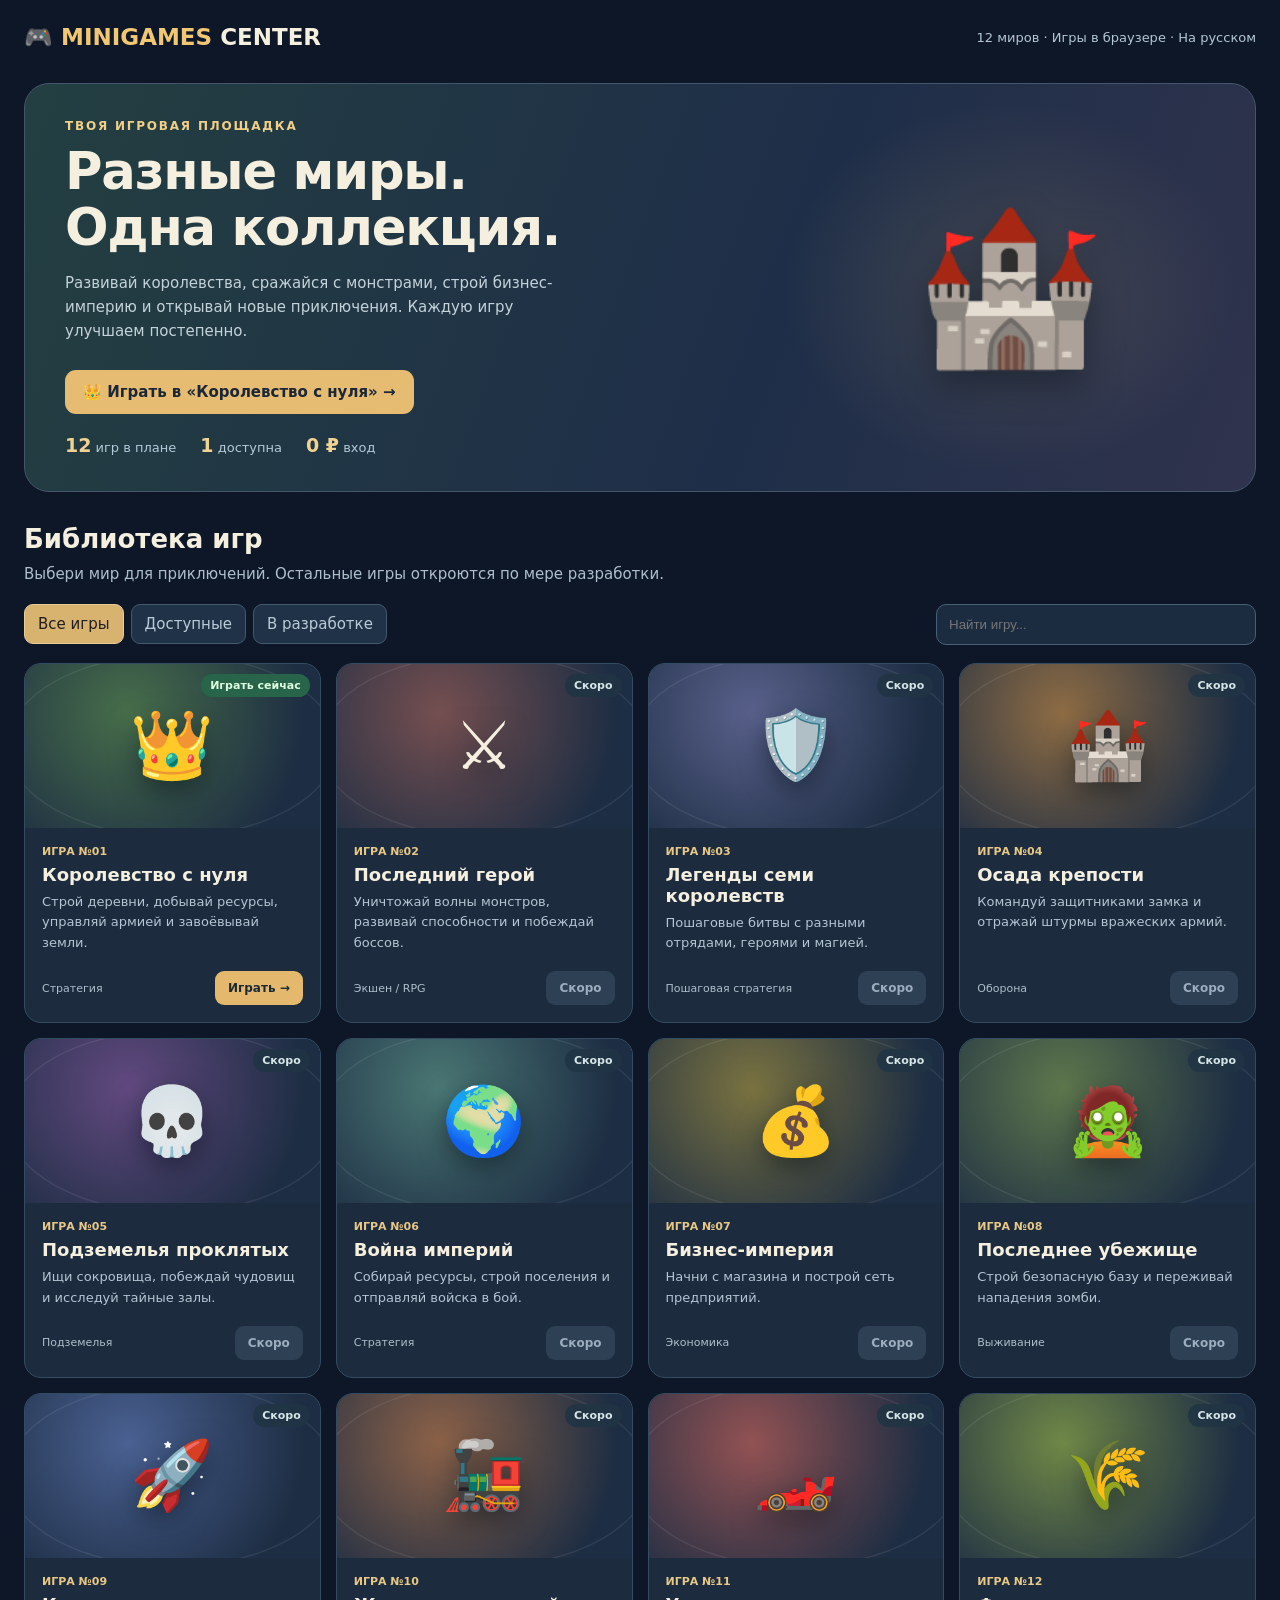
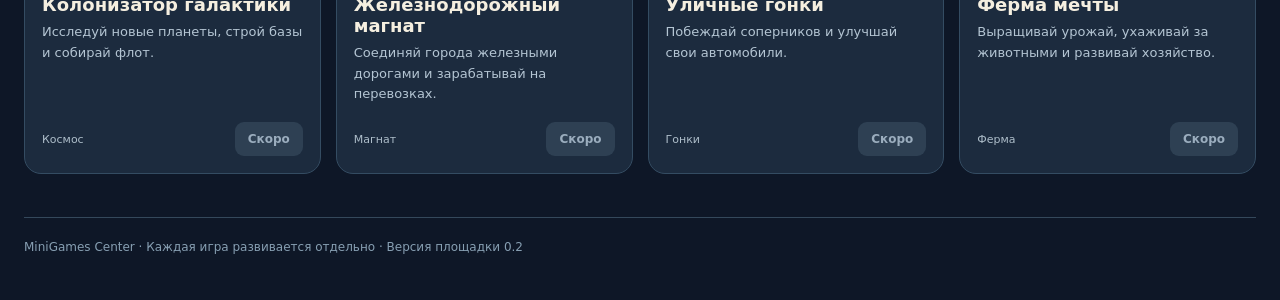
==== index.html @ f2006dd1 "feat: redesign minigames portal with responsive 12-game grid, filters and search" ====
<!doctype html><html lang="ru"><head><meta charset="UTF-8"><meta name="viewport" content="width=device-width,initial-scale=1"><meta name="theme-color" content="#101827"><title>MiniGames Center — библиотека игр</title>
<style>*{box-sizing:border-box}body{margin:0;background:#0e1727;color:#f5efe0;font:15px system-ui,sans-serif}a{text-decoration:none;color:inherit}button{cursor:pointer;font:inherit}.shell{max-width:1510px;margin:auto;padding:24px}.head{display:flex;align-items:center;justify-content:space-between;gap:14px}.logo{font-weight:900;font-size:23px}.logo span{color:#f2c773}.headerlink{color:#b4c7d5;font-size:13px}.hero{margin:32px 0;display:grid;grid-template-columns:1.2fr .8fr;overflow:hidden;min-height:285px;background:linear-gradient(110deg,#233f41,#1e2e48 60%,#30334d);border:1px solid #45566b;border-radius:25px}.hero .copy{padding:35px 40px;position:relative;z-index:2}.label{color:#f1cf87;font-weight:800;letter-spacing:1.8px;text-transform:uppercase;font-size:12px}h1{font-size:clamp(31px,4vw,55px);line-height:1.1;letter-spacing:-1.2px;max-width:620px;margin:10px 0 15px}p{line-height:1.6}.hero p{max-width:510px;color:#c4d2d9}.heroart{display:grid;place-items:center;font-size:150px;background:radial-gradient(ellipse,#b3a27133,transparent 65%);text-shadow:0 15px 35px #1017228c}.cta{display:inline-block;background:#e6bc72;color:#1b2736;padding:13px 18px;border-radius:11px;font-weight:800;margin-top:12px}.summary{display:flex;gap:24px;flex-wrap:wrap;margin-top:20px;color:#b4cad8;font-size:13px}.summary b{color:#f0d293;font-size:19px}h2{font-size:26px;margin:30px 0 8px}.muted{color:#aebfcb;margin:0 0 18px}.tools{display:flex;justify-content:space-between;align-items:center;gap:12px;flex-wrap:wrap;margin-bottom:18px}.search{width:min(100%,320px);background:#1c2c40;border:1px solid #486075;border-radius:10px;color:#fff;padding:12px;outline:none}.search:focus{border-color:#e3c078}.filters{display:flex;gap:7px;flex-wrap:wrap}.filter{background:#203247;color:#b9cbd7;border:1px solid #43596d;padding:10px 13px;border-radius:9px}.filter.active{color:#211e20;background:#d8b36f;border-color:#e8cc96}.grid{display:grid;grid-template-columns:repeat(4,minmax(0,1fr));gap:15px}.game{background:#1c2b3e;border:1px solid #344c62;border-radius:17px;overflow:hidden;display:flex;flex-direction:column;transition:transform .2s,border-color .2s}.game:hover{transform:translateY(-4px);border-color:#c4a56b}.art{height:164px;display:grid;place-items:center;position:relative;font-size:67px;background:radial-gradient(circle at 35% 30%,var(--glow),#1d2d43 79%);overflow:hidden}.art:before{content:"";position:absolute;inset:10%;border:1px solid #ffffff14;border-radius:50%;transform:scale(1.4)}.art em{position:relative;font-style:normal;filter:drop-shadow(0 10px 14px #030d1780)}.status{position:absolute;right:10px;top:10px;font:700 11px system-ui;border-radius:30px;padding:5px 9px;background:#203445dd;color:#d6e5e6}.status.live{background:#276449;color:#ddffdf}.body{padding:17px;display:flex;flex-direction:column;flex:1}.num{font-size:11px;color:#e8c887;font-weight:750}.body h3{font-size:18px;margin:6px 0 7px}.body p{color:#b4c5d3;font-size:13px;margin:0 0 17px;flex:1}.bottom{display:flex;justify-content:space-between;align-items:center;gap:5px}.genre{font-size:11px;color:#aebeca}.play{background:#e4b86d;color:#1c2a35;font-size:12px;font-weight:800;padding:10px 13px;border-radius:9px}.disabled{background:#2e4053;color:#9badbe}.empty{padding:25px;color:#b9cad9}.foot{border-top:1px solid #34485b;margin-top:43px;padding:22px 0;color:#879fb2;font-size:12px}@media(max-width:1120px){.grid{grid-template-columns:repeat(3,1fr)}}@media(max-width:800px){.grid{grid-template-columns:repeat(2,1fr)}.heroart{font-size:100px}.hero .copy{padding:26px}}@media(max-width:570px){.shell{padding:12px}.hero{grid-template-columns:1fr}.heroart{display:none}.grid{grid-template-columns:1fr}.head{flex-wrap:wrap}.tools{align-items:stretch}.search{width:100%}}</style></head><body><div class="shell">
<header class="head"><a class="logo" href="./">🎮 <span>MINIGAMES</span> CENTER</a><span class="headerlink">12 миров · Игры в браузере · На русском</span></header>
<section class="hero"><div class="copy"><div class="label">Твоя игровая площадка</div><h1>Разные миры.<br>Одна коллекция.</h1><p>Развивай королевства, сражайся с монстрами, строй бизнес-империю и открывай новые приключения. Каждую игру улучшаем постепенно.</p><a class="cta" href="games/kingdom/">👑 Играть в «Королевство с нуля» →</a><div class="summary"><span><b>12</b> игр в плане</span><span><b>1</b> доступна</span><span><b>0 ₽</b> вход</span></div></div><div class="heroart" aria-hidden="true">🏰</div></section>
<h2>Библиотека игр</h2><p class="muted">Выбери мир для приключений. Остальные игры откроются по мере разработки.</p>
<div class="tools"><div class="filters"><button class="filter active" data-filter="all">Все игры</button><button class="filter" data-filter="ready">Доступные</button><button class="filter" data-filter="soon">В разработке</button></div><input id="search" class="search" type="search" placeholder="Найти игру..." aria-label="Найти игру"></div>
<main class="grid" id="games"></main><div id="empty" class="empty" hidden>Ничего не найдено. Попробуй другой запрос.</div><footer class="foot">MiniGames Center · Каждая игра развивается отдельно · Версия площадки 0.2</footer></div>
<script>
const list=[
['Королевство с нуля','Строй деревни, добывай ресурсы, управляй армией и завоёвывай земли.','👑','Стратегия','#476e4a',1,'games/kingdom/'],
['Последний герой','Уничтожай волны монстров, развивай способности и побеждай боссов.','⚔️','Экшен / RPG','#754f50'],
['Легенды семи королевств','Пошаговые битвы с разными отрядами, героями и магией.','🛡️','Пошаговая стратегия','#59618b'],
['Осада крепости','Командуй защитниками замка и отражай штурмы вражеских армий.','🏰','Оборона','#8e6c44'],
['Подземелья проклятых','Ищи сокровища, побеждай чудовищ и исследуй тайные залы.','💀','Подземелья','#624980'],
['Война империй','Собирай ресурсы, строй поселения и отправляй войска в бой.','🌍','Стратегия','#4a7774'],
['Бизнес-империя','Начни с магазина и построй сеть предприятий.','💰','Экономика','#797240'],
['Последнее убежище','Строй безопасную базу и переживай нападения зомби.','🧟','Выживание','#5e774c'],
['Колонизатор галактики','Исследуй новые планеты, строй базы и собирай флот.','🚀','Космос','#4a6192'],
['Железнодорожный магнат','Соединяй города железными дорогами и зарабатывай на перевозках.','🚂','Магнат','#8d6248'],
['Уличные гонки','Побеждай соперников и улучшай свои автомобили.','🏎️','Гонки','#925253'],
['Ферма мечты','Выращивай урожай, ухаживай за животными и развивай хозяйство.','🌾','Ферма','#708847']
];
let filter='all';
function render(){let word=document.getElementById('search').value.trim().toLowerCase(),items=list.map((v,i)=>({v,i})).filter(({v})=>(filter==='all'||(filter==='ready'?v[5]:!v[5]))&&(!word||(v[0]+' '+v[1]+' '+v[3]).toLowerCase().includes(word)));const root=document.getElementById('games');root.replaceChildren();document.getElementById('empty').hidden=!!items.length;for(let {v,i} of items){let card=document.createElement('article');card.className='game';card.innerHTML='<div class="art" style="--glow:'+v[4]+'"><em>'+v[2]+'</em><span class="status '+(v[5]?'live':'')+'">'+(v[5]?'Играть сейчас':'Скоро')+'</span></div><div class="body"><div class="num">ИГРА №'+String(i+1).padStart(2,'0')+'</div><h3>'+v[0]+'</h3><p>'+v[1]+'</p><div class="bottom"><span class="genre">'+v[3]+'</span>'+(v[5]?'<a class="play" href="'+v[6]+'">Играть →</a>':'<span class="play disabled">Скоро</span>')+'</div></div>';root.appendChild(card)}}
document.getElementById('search').addEventListener('input',render);document.querySelectorAll('[data-filter]').forEach(b=>b.addEventListener('click',()=>{filter=b.dataset.filter;document.querySelectorAll('[data-filter]').forEach(x=>x.classList.toggle('active',x===b));render()}));render();
</script></body></html>
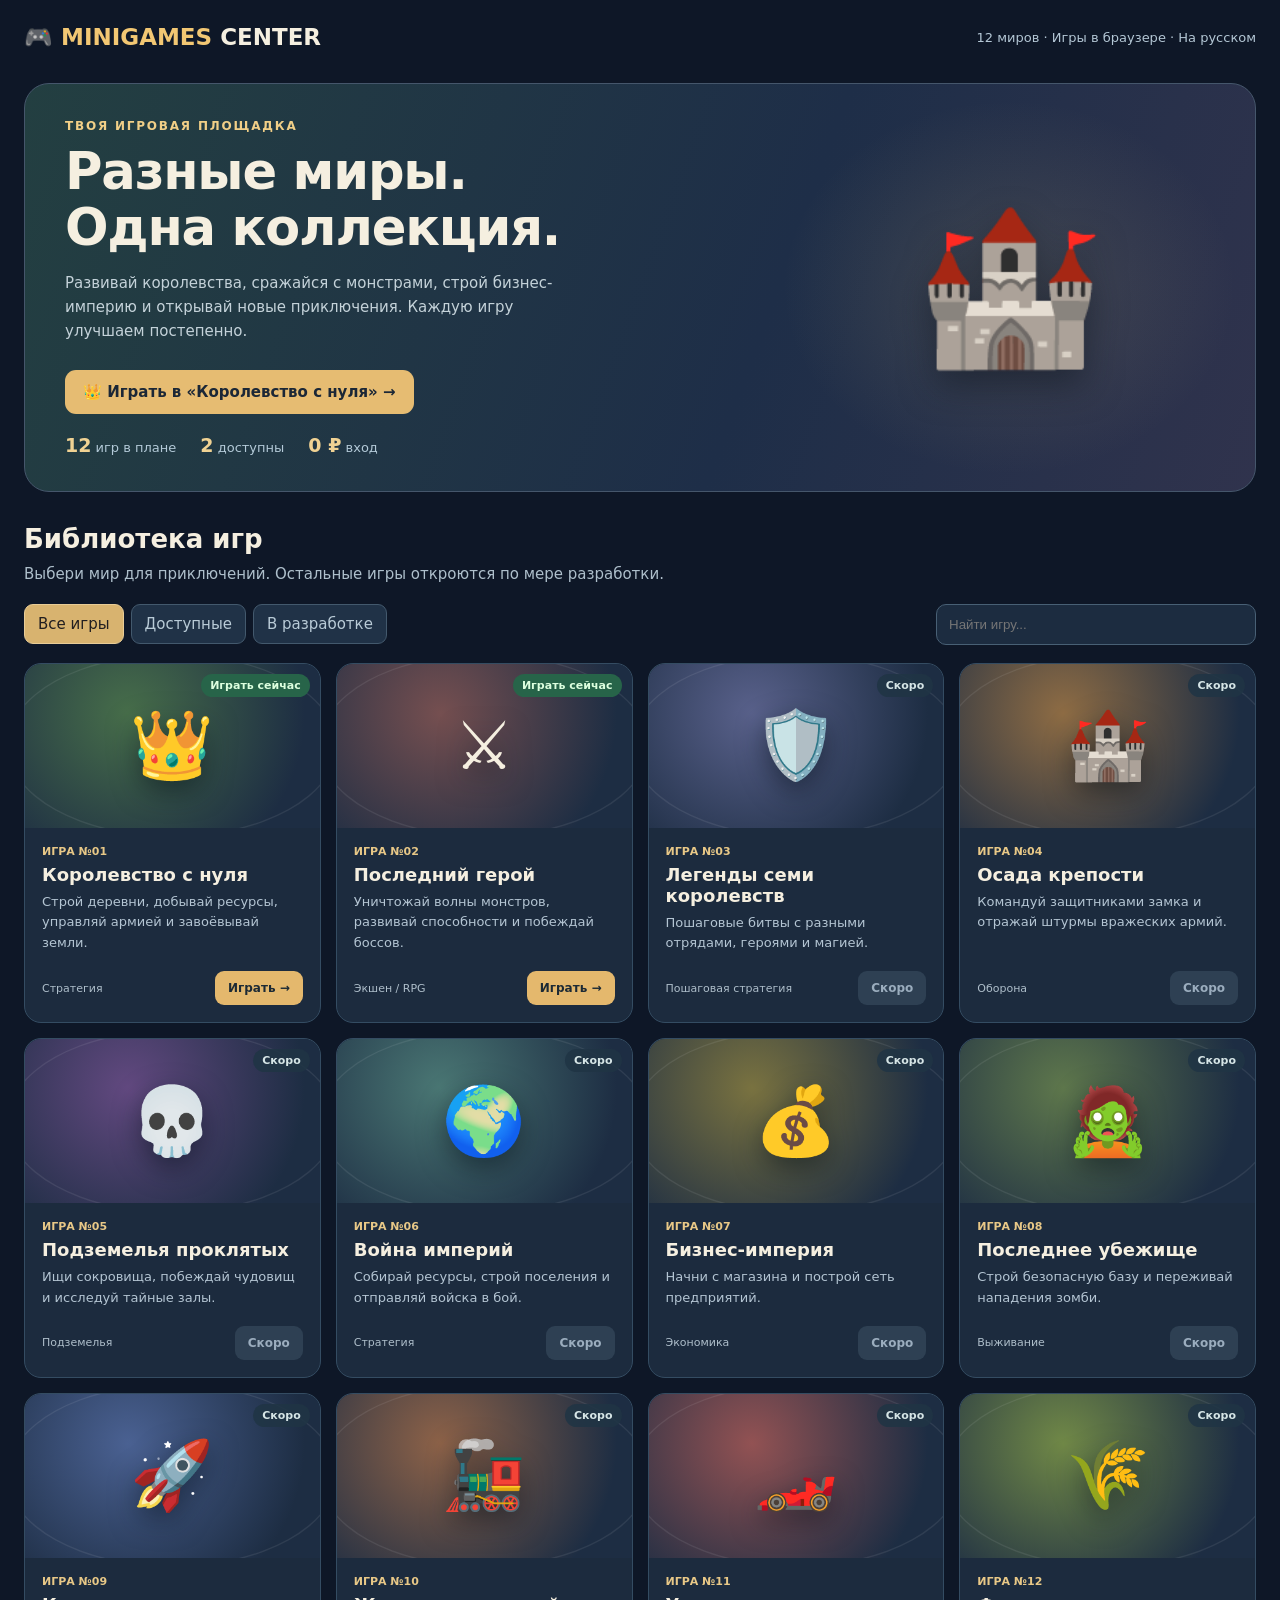
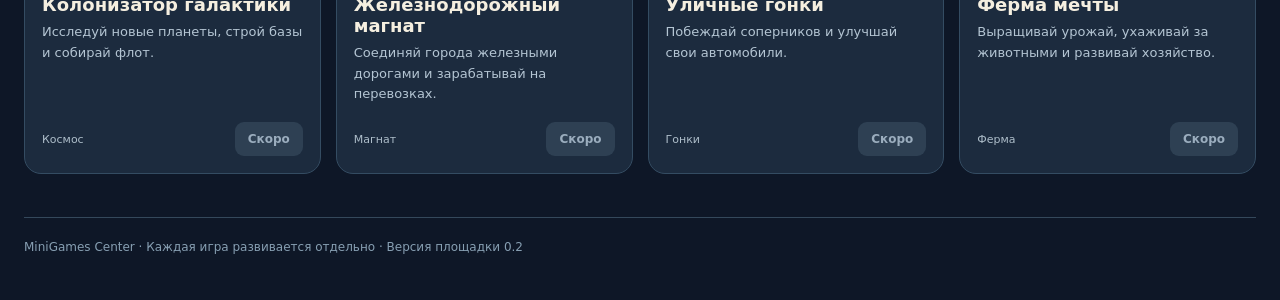
==== commit a2ca1db5: "chore: update portal count to two playable games" ====
--- a/index.html
+++ b/index.html
@@ -1,26 +1,8 @@
 <!doctype html><html lang="ru"><head><meta charset="UTF-8"><meta name="viewport" content="width=device-width,initial-scale=1"><meta name="theme-color" content="#101827"><title>MiniGames Center — библиотека игр</title>
-<style>*{box-sizing:border-box}body{margin:0;background:#0e1727;color:#f5efe0;font:15px system-ui,sans-serif}a{text-decoration:none;color:inherit}button{cursor:pointer;font:inherit}.shell{max-width:1510px;margin:auto;padding:24px}.head{display:flex;align-items:center;justify-content:space-between;gap:14px}.logo{font-weight:900;font-size:23px}.logo span{color:#f2c773}.headerlink{color:#b4c7d5;font-size:13px}.hero{margin:32px 0;display:grid;grid-template-columns:1.2fr .8fr;overflow:hidden;min-height:285px;background:linear-gradient(110deg,#233f41,#1e2e48 60%,#30334d);border:1px solid #45566b;border-radius:25px}.hero .copy{padding:35px 40px;position:relative;z-index:2}.label{color:#f1cf87;font-weight:800;letter-spacing:1.8px;text-transform:uppercase;font-size:12px}h1{font-size:clamp(31px,4vw,55px);line-height:1.1;letter-spacing:-1.2px;max-width:620px;margin:10px 0 15px}p{line-height:1.6}.hero p{max-width:510px;color:#c4d2d9}.heroart{display:grid;place-items:center;font-size:150px;background:radial-gradient(ellipse,#b3a27133,transparent 65%);text-shadow:0 15px 35px #1017228c}.cta{display:inline-block;background:#e6bc72;color:#1b2736;padding:13px 18px;border-radius:11px;font-weight:800;margin-top:12px}.summary{display:flex;gap:24px;flex-wrap:wrap;margin-top:20px;color:#b4cad8;font-size:13px}.summary b{color:#f0d293;font-size:19px}h2{font-size:26px;margin:30px 0 8px}.muted{color:#aebfcb;margin:0 0 18px}.tools{display:flex;justify-content:space-between;align-items:center;gap:12px;flex-wrap:wrap;margin-bottom:18px}.search{width:min(100%,320px);background:#1c2c40;border:1px solid #486075;border-radius:10px;color:#fff;padding:12px;outline:none}.search:focus{border-color:#e3c078}.filters{display:flex;gap:7px;flex-wrap:wrap}.filter{background:#203247;color:#b9cbd7;border:1px solid #43596d;padding:10px 13px;border-radius:9px}.filter.active{color:#211e20;background:#d8b36f;border-color:#e8cc96}.grid{display:grid;grid-template-columns:repeat(4,minmax(0,1fr));gap:15px}.game{background:#1c2b3e;border:1px solid #344c62;border-radius:17px;overflow:hidden;display:flex;flex-direction:column;transition:transform .2s,border-color .2s}.game:hover{transform:translateY(-4px);border-color:#c4a56b}.art{height:164px;display:grid;place-items:center;position:relative;font-size:67px;background:radial-gradient(circle at 35% 30%,var(--glow),#1d2d43 79%);overflow:hidden}.art:before{content:"";position:absolute;inset:10%;border:1px solid #ffffff14;border-radius:50%;transform:scale(1.4)}.art em{position:relative;font-style:normal;filter:drop-shadow(0 10px 14px #030d1780)}.status{position:absolute;right:10px;top:10px;font:700 11px system-ui;border-radius:30px;padding:5px 9px;background:#203445dd;color:#d6e5e6}.status.live{background:#276449;color:#ddffdf}.body{padding:17px;display:flex;flex-direction:column;flex:1}.num{font-size:11px;color:#e8c887;font-weight:750}.body h3{font-size:18px;margin:6px 0 7px}.body p{color:#b4c5d3;font-size:13px;margin:0 0 17px;flex:1}.bottom{display:flex;justify-content:space-between;align-items:center;gap:5px}.genre{font-size:11px;color:#aebeca}.play{background:#e4b86d;color:#1c2a35;font-size:12px;font-weight:800;padding:10px 13px;border-radius:9px}.disabled{background:#2e4053;color:#9badbe}.empty{padding:25px;color:#b9cad9}.foot{border-top:1px solid #34485b;margin-top:43px;padding:22px 0;color:#879fb2;font-size:12px}@media(max-width:1120px){.grid{grid-template-columns:repeat(3,1fr)}}@media(max-width:800px){.grid{grid-template-columns:repeat(2,1fr)}.heroart{font-size:100px}.hero .copy{padding:26px}}@media(max-width:570px){.shell{padding:12px}.hero{grid-template-columns:1fr}.heroart{display:none}.grid{grid-template-columns:1fr}.head{flex-wrap:wrap}.tools{align-items:stretch}.search{width:100%}}</style></head><body><div class="shell">
+<link rel="stylesheet" href="assets/css/portal.css"></head><body><div class="shell">
 <header class="head"><a class="logo" href="./">🎮 <span>MINIGAMES</span> CENTER</a><span class="headerlink">12 миров · Игры в браузере · На русском</span></header>
-<section class="hero"><div class="copy"><div class="label">Твоя игровая площадка</div><h1>Разные миры.<br>Одна коллекция.</h1><p>Развивай королевства, сражайся с монстрами, строй бизнес-империю и открывай новые приключения. Каждую игру улучшаем постепенно.</p><a class="cta" href="games/kingdom/">👑 Играть в «Королевство с нуля» →</a><div class="summary"><span><b>12</b> игр в плане</span><span><b>1</b> доступна</span><span><b>0 ₽</b> вход</span></div></div><div class="heroart" aria-hidden="true">🏰</div></section>
+<section class="hero"><div class="copy"><div class="label">Твоя игровая площадка</div><h1>Разные миры.<br>Одна коллекция.</h1><p>Развивай королевства, сражайся с монстрами, строй бизнес-империю и открывай новые приключения. Каждую игру улучшаем постепенно.</p><a class="cta" href="games/kingdom/">👑 Играть в «Королевство с нуля» →</a><div class="summary"><span><b>12</b> игр в плане</span><span><b>2</b> доступны</span><span><b>0 ₽</b> вход</span></div></div><div class="heroart" aria-hidden="true">🏰</div></section>
 <h2>Библиотека игр</h2><p class="muted">Выбери мир для приключений. Остальные игры откроются по мере разработки.</p>
 <div class="tools"><div class="filters"><button class="filter active" data-filter="all">Все игры</button><button class="filter" data-filter="ready">Доступные</button><button class="filter" data-filter="soon">В разработке</button></div><input id="search" class="search" type="search" placeholder="Найти игру..." aria-label="Найти игру"></div>
 <main class="grid" id="games"></main><div id="empty" class="empty" hidden>Ничего не найдено. Попробуй другой запрос.</div><footer class="foot">MiniGames Center · Каждая игра развивается отдельно · Версия площадки 0.2</footer></div>
-<script>
-const list=[
-['Королевство с нуля','Строй деревни, добывай ресурсы, управляй армией и завоёвывай земли.','👑','Стратегия','#476e4a',1,'games/kingdom/'],
-['Последний герой','Уничтожай волны монстров, развивай способности и побеждай боссов.','⚔️','Экшен / RPG','#754f50'],
-['Легенды семи королевств','Пошаговые битвы с разными отрядами, героями и магией.','🛡️','Пошаговая стратегия','#59618b'],
-['Осада крепости','Командуй защитниками замка и отражай штурмы вражеских армий.','🏰','Оборона','#8e6c44'],
-['Подземелья проклятых','Ищи сокровища, побеждай чудовищ и исследуй тайные залы.','💀','Подземелья','#624980'],
-['Война империй','Собирай ресурсы, строй поселения и отправляй войска в бой.','🌍','Стратегия','#4a7774'],
-['Бизнес-империя','Начни с магазина и построй сеть предприятий.','💰','Экономика','#797240'],
-['Последнее убежище','Строй безопасную базу и переживай нападения зомби.','🧟','Выживание','#5e774c'],
-['Колонизатор галактики','Исследуй новые планеты, строй базы и собирай флот.','🚀','Космос','#4a6192'],
-['Железнодорожный магнат','Соединяй города железными дорогами и зарабатывай на перевозках.','🚂','Магнат','#8d6248'],
-['Уличные гонки','Побеждай соперников и улучшай свои автомобили.','🏎️','Гонки','#925253'],
-['Ферма мечты','Выращивай урожай, ухаживай за животными и развивай хозяйство.','🌾','Ферма','#708847']
-];
-let filter='all';
-function render(){let word=document.getElementById('search').value.trim().toLowerCase(),items=list.map((v,i)=>({v,i})).filter(({v})=>(filter==='all'||(filter==='ready'?v[5]:!v[5]))&&(!word||(v[0]+' '+v[1]+' '+v[3]).toLowerCase().includes(word)));const root=document.getElementById('games');root.replaceChildren();document.getElementById('empty').hidden=!!items.length;for(let {v,i} of items){let card=document.createElement('article');card.className='game';card.innerHTML='<div class="art" style="--glow:'+v[4]+'"><em>'+v[2]+'</em><span class="status '+(v[5]?'live':'')+'">'+(v[5]?'Играть сейчас':'Скоро')+'</span></div><div class="body"><div class="num">ИГРА №'+String(i+1).padStart(2,'0')+'</div><h3>'+v[0]+'</h3><p>'+v[1]+'</p><div class="bottom"><span class="genre">'+v[3]+'</span>'+(v[5]?'<a class="play" href="'+v[6]+'">Играть →</a>':'<span class="play disabled">Скоро</span>')+'</div></div>';root.appendChild(card)}}
-document.getElementById('search').addEventListener('input',render);document.querySelectorAll('[data-filter]').forEach(b=>b.addEventListener('click',()=>{filter=b.dataset.filter;document.querySelectorAll('[data-filter]').forEach(x=>x.classList.toggle('active',x===b));render()}));render();
-</script></body></html>+<script src="assets/js/portal.js" defer></script></body></html>
--- a/assets/css/portal.css
+++ b/assets/css/portal.css
@@ -0,0 +1 @@
+*{box-sizing:border-box}body{margin:0;background:#0e1727;color:#f5efe0;font:15px system-ui,sans-serif}a{text-decoration:none;color:inherit}button{cursor:pointer;font:inherit}.shell{max-width:1510px;margin:auto;padding:24px}.head{display:flex;align-items:center;justify-content:space-between;gap:14px}.logo{font-weight:900;font-size:23px}.logo span{color:#f2c773}.headerlink{color:#b4c7d5;font-size:13px}.hero{margin:32px 0;display:grid;grid-template-columns:1.2fr .8fr;overflow:hidden;min-height:285px;background:linear-gradient(110deg,#233f41,#1e2e48 60%,#30334d);border:1px solid #45566b;border-radius:25px}.hero .copy{padding:35px 40px;position:relative;z-index:2}.label{color:#f1cf87;font-weight:800;letter-spacing:1.8px;text-transform:uppercase;font-size:12px}h1{font-size:clamp(31px,4vw,55px);line-height:1.1;letter-spacing:-1.2px;max-width:620px;margin:10px 0 15px}p{line-height:1.6}.hero p{max-width:510px;color:#c4d2d9}.heroart{display:grid;place-items:center;font-size:150px;background:radial-gradient(ellipse,#b3a27133,transparent 65%);text-shadow:0 15px 35px #1017228c}.cta{display:inline-block;background:#e6bc72;color:#1b2736;padding:13px 18px;border-radius:11px;font-weight:800;margin-top:12px}.summary{display:flex;gap:24px;flex-wrap:wrap;margin-top:20px;color:#b4cad8;font-size:13px}.summary b{color:#f0d293;font-size:19px}h2{font-size:26px;margin:30px 0 8px}.muted{color:#aebfcb;margin:0 0 18px}.tools{display:flex;justify-content:space-between;align-items:center;gap:12px;flex-wrap:wrap;margin-bottom:18px}.search{width:min(100%,320px);background:#1c2c40;border:1px solid #486075;border-radius:10px;color:#fff;padding:12px;outline:none}.search:focus{border-color:#e3c078}.filters{display:flex;gap:7px;flex-wrap:wrap}.filter{background:#203247;color:#b9cbd7;border:1px solid #43596d;padding:10px 13px;border-radius:9px}.filter.active{color:#211e20;background:#d8b36f;border-color:#e8cc96}.grid{display:grid;grid-template-columns:repeat(4,minmax(0,1fr));gap:15px}.game{background:#1c2b3e;border:1px solid #344c62;border-radius:17px;overflow:hidden;display:flex;flex-direction:column;transition:transform .2s,border-color .2s}.game:hover{transform:translateY(-4px);border-color:#c4a56b}.art{height:164px;display:grid;place-items:center;position:relative;font-size:67px;background:radial-gradient(circle at 35% 30%,var(--glow),#1d2d43 79%);overflow:hidden}.art:before{content:"";position:absolute;inset:10%;border:1px solid #ffffff14;border-radius:50%;transform:scale(1.4)}.art em{position:relative;font-style:normal;filter:drop-shadow(0 10px 14px #030d1780)}.status{position:absolute;right:10px;top:10px;font:700 11px system-ui;border-radius:30px;padding:5px 9px;background:#203445dd;color:#d6e5e6}.status.live{background:#276449;color:#ddffdf}.body{padding:17px;display:flex;flex-direction:column;flex:1}.num{font-size:11px;color:#e8c887;font-weight:750}.body h3{font-size:18px;margin:6px 0 7px}.body p{color:#b4c5d3;font-size:13px;margin:0 0 17px;flex:1}.bottom{display:flex;justify-content:space-between;align-items:center;gap:5px}.genre{font-size:11px;color:#aebeca}.play{background:#e4b86d;color:#1c2a35;font-size:12px;font-weight:800;padding:10px 13px;border-radius:9px}.disabled{background:#2e4053;color:#9badbe}.empty{padding:25px;color:#b9cad9}.foot{border-top:1px solid #34485b;margin-top:43px;padding:22px 0;color:#879fb2;font-size:12px}@media(max-width:1120px){.grid{grid-template-columns:repeat(3,1fr)}}@media(max-width:800px){.grid{grid-template-columns:repeat(2,1fr)}.heroart{font-size:100px}.hero .copy{padding:26px}}@media(max-width:570px){.shell{padding:12px}.hero{grid-template-columns:1fr}.heroart{display:none}.grid{grid-template-columns:1fr}.head{flex-wrap:wrap}.tools{align-items:stretch}.search{width:100%}}
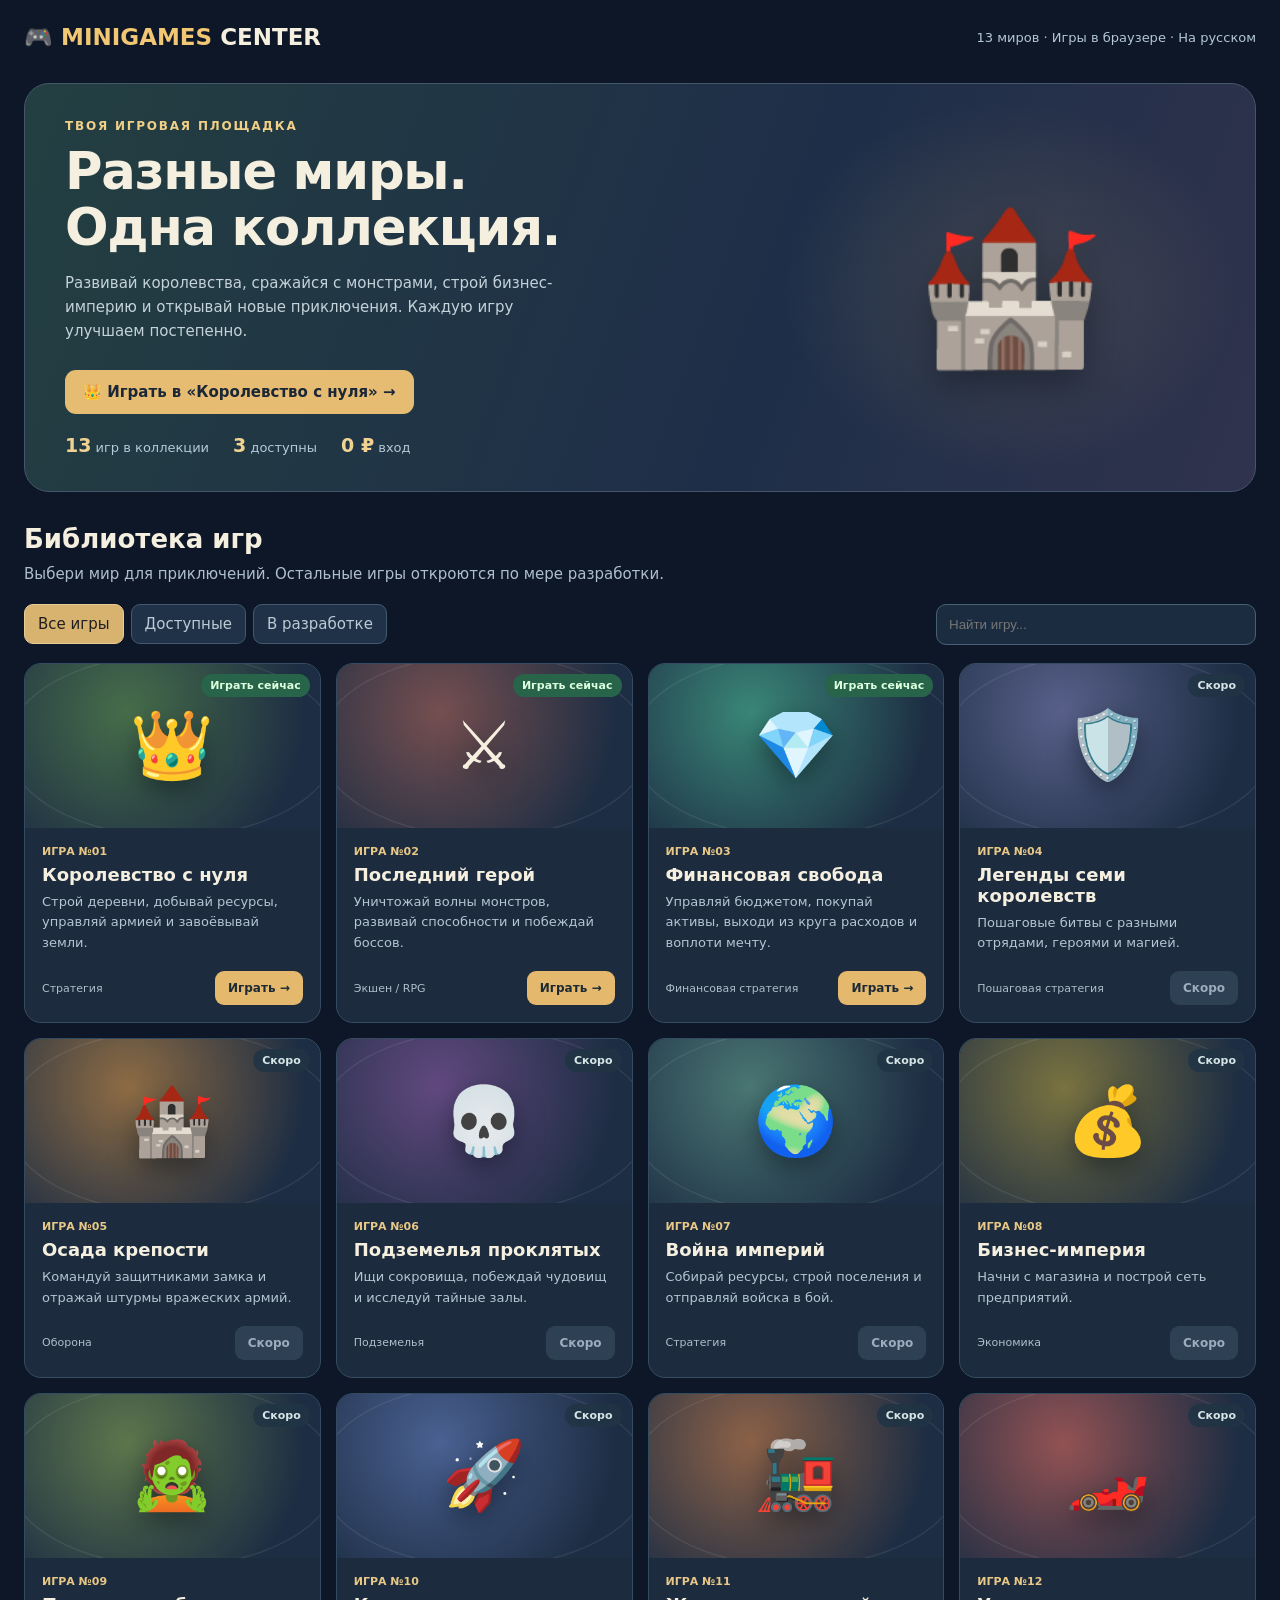
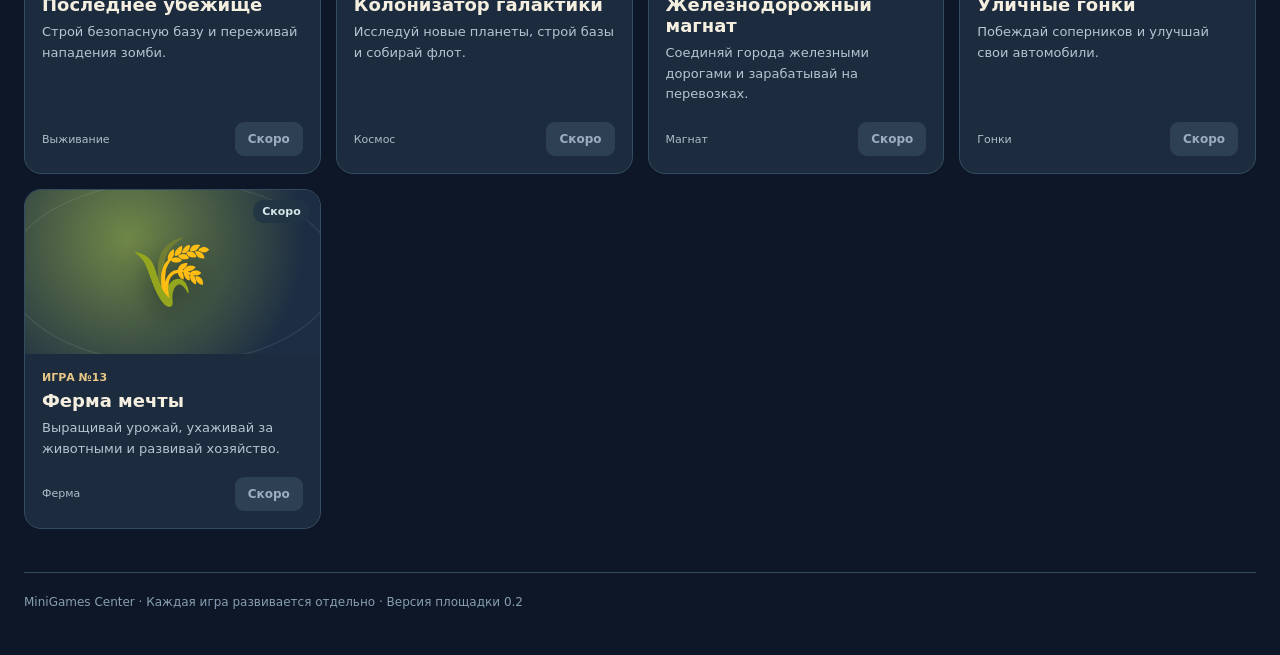
==== commit 8caa3436: "Update MiniGames Center totals for third playable game" ====
--- a/index.html
+++ b/index.html
@@ -1,7 +1,7 @@
 <!doctype html><html lang="ru"><head><meta charset="UTF-8"><meta name="viewport" content="width=device-width,initial-scale=1"><meta name="theme-color" content="#101827"><title>MiniGames Center — библиотека игр</title>
 <link rel="stylesheet" href="assets/css/portal.css"></head><body><div class="shell">
-<header class="head"><a class="logo" href="./">🎮 <span>MINIGAMES</span> CENTER</a><span class="headerlink">12 миров · Игры в браузере · На русском</span></header>
-<section class="hero"><div class="copy"><div class="label">Твоя игровая площадка</div><h1>Разные миры.<br>Одна коллекция.</h1><p>Развивай королевства, сражайся с монстрами, строй бизнес-империю и открывай новые приключения. Каждую игру улучшаем постепенно.</p><a class="cta" href="games/kingdom/">👑 Играть в «Королевство с нуля» →</a><div class="summary"><span><b>12</b> игр в плане</span><span><b>2</b> доступны</span><span><b>0 ₽</b> вход</span></div></div><div class="heroart" aria-hidden="true">🏰</div></section>
+<header class="head"><a class="logo" href="./">🎮 <span>MINIGAMES</span> CENTER</a><span class="headerlink">13 миров · Игры в браузере · На русском</span></header>
+<section class="hero"><div class="copy"><div class="label">Твоя игровая площадка</div><h1>Разные миры.<br>Одна коллекция.</h1><p>Развивай королевства, сражайся с монстрами, строй бизнес-империю и открывай новые приключения. Каждую игру улучшаем постепенно.</p><a class="cta" href="games/kingdom/">👑 Играть в «Королевство с нуля» →</a><div class="summary"><span><b>13</b> игр в коллекции</span><span><b>3</b> доступны</span><span><b>0 ₽</b> вход</span></div></div><div class="heroart" aria-hidden="true">🏰</div></section>
 <h2>Библиотека игр</h2><p class="muted">Выбери мир для приключений. Остальные игры откроются по мере разработки.</p>
 <div class="tools"><div class="filters"><button class="filter active" data-filter="all">Все игры</button><button class="filter" data-filter="ready">Доступные</button><button class="filter" data-filter="soon">В разработке</button></div><input id="search" class="search" type="search" placeholder="Найти игру..." aria-label="Найти игру"></div>
 <main class="grid" id="games"></main><div id="empty" class="empty" hidden>Ничего не найдено. Попробуй другой запрос.</div><footer class="foot">MiniGames Center · Каждая игра развивается отдельно · Версия площадки 0.2</footer></div>
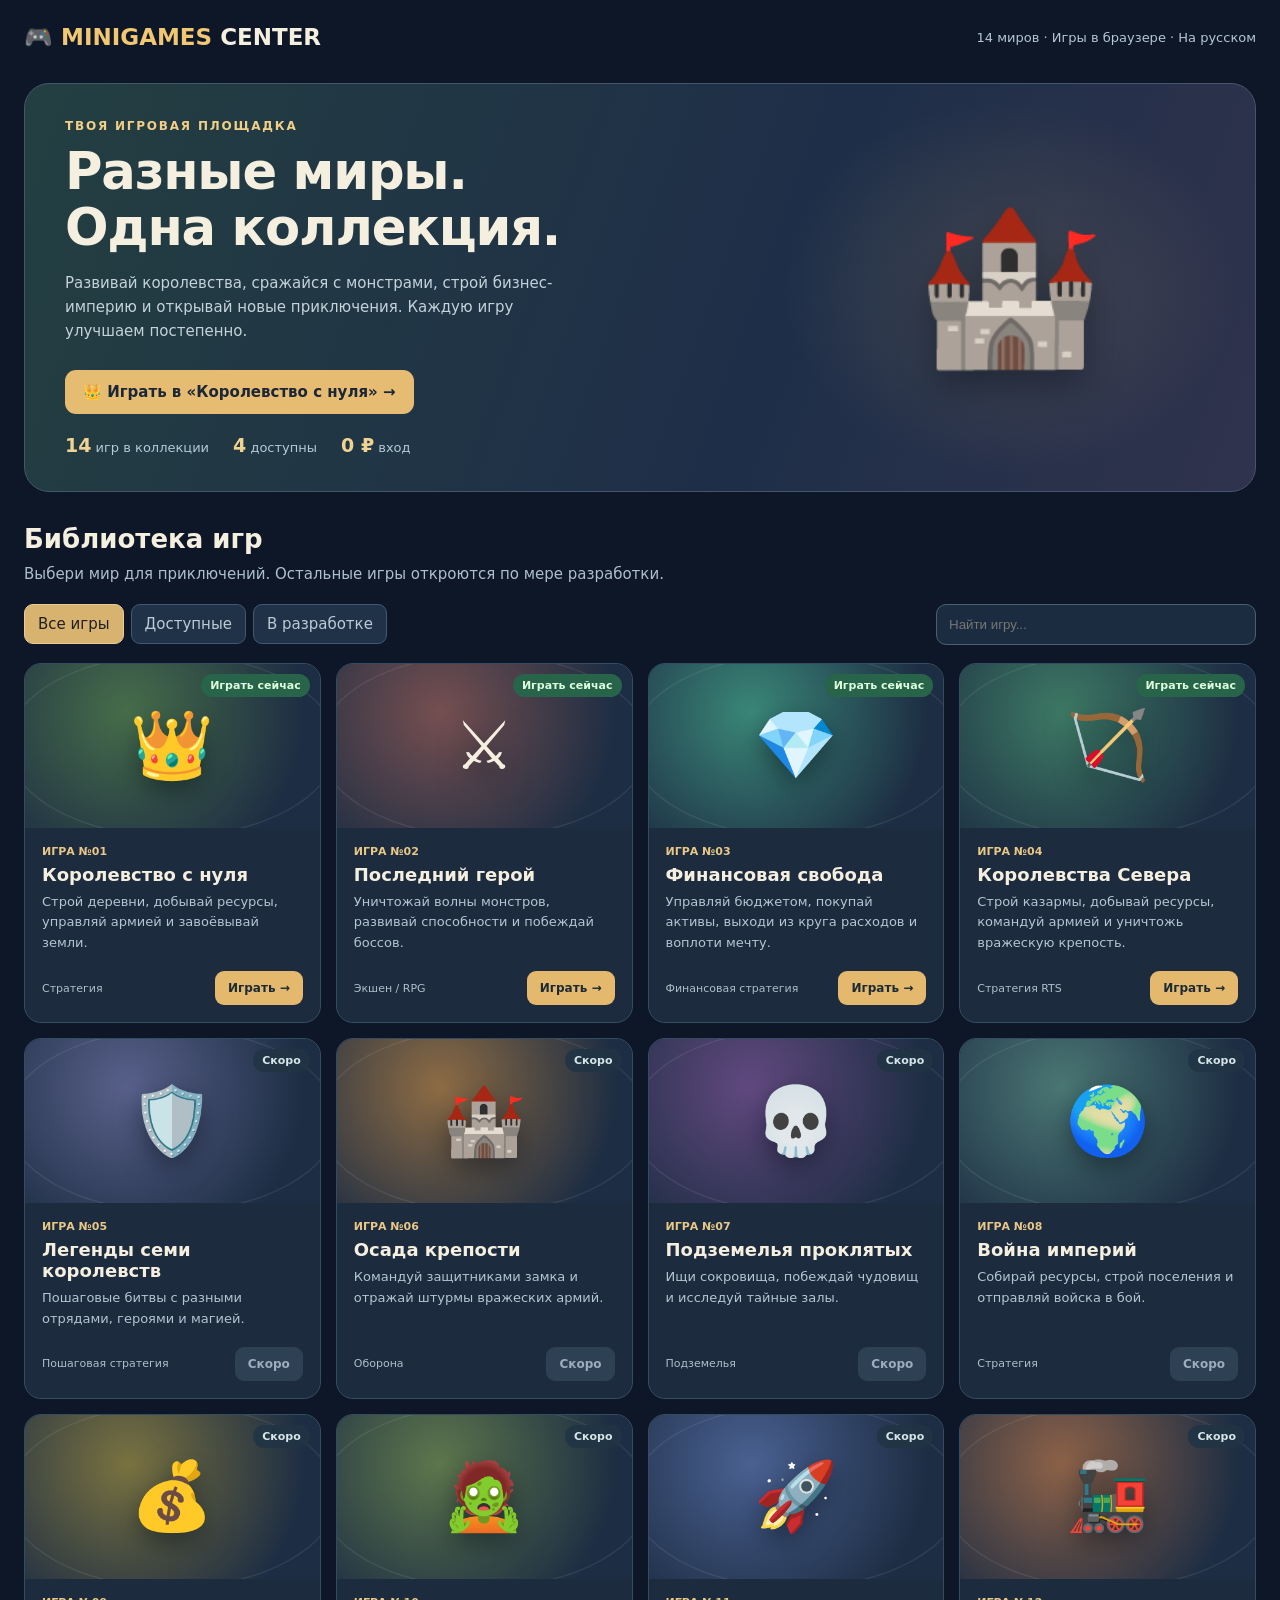
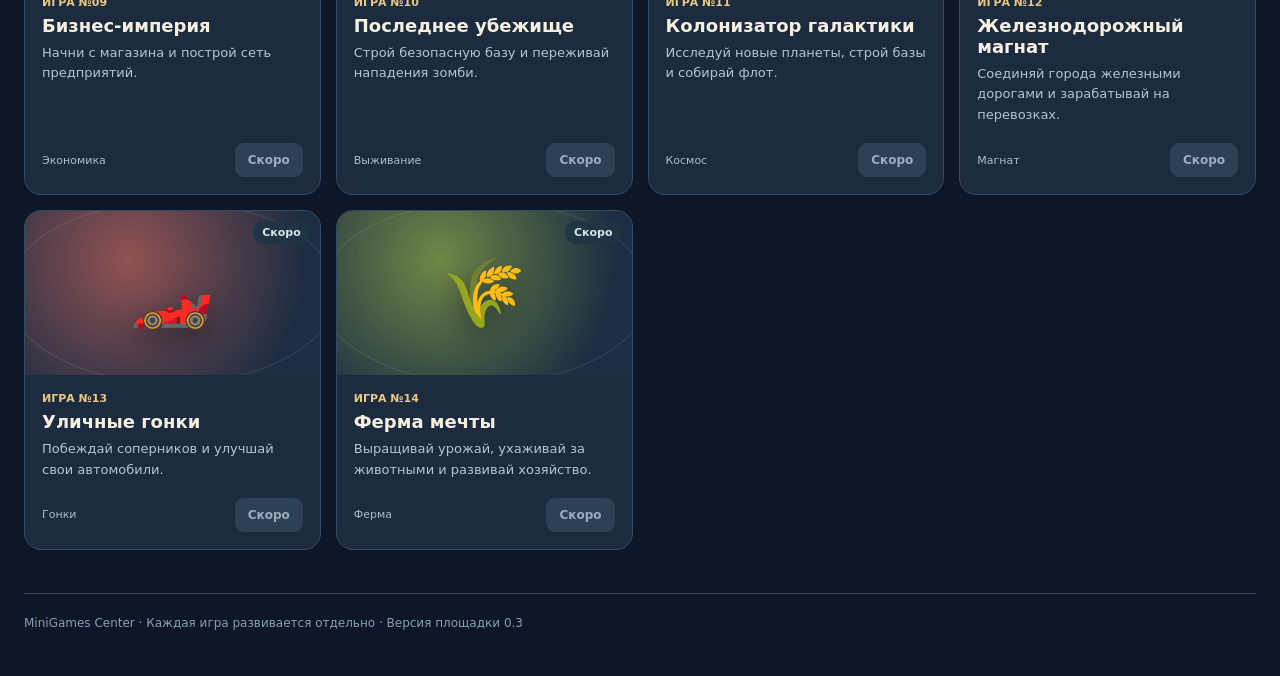
==== commit 8328f61e: "Update MiniGames library: 14 worlds, 4 playable games and catalog cache" ====
--- a/index.html
+++ b/index.html
@@ -1,8 +1,8 @@
 <!doctype html><html lang="ru"><head><meta charset="UTF-8"><meta name="viewport" content="width=device-width,initial-scale=1"><meta name="theme-color" content="#101827"><title>MiniGames Center — библиотека игр</title>
 <link rel="stylesheet" href="assets/css/portal.css"></head><body><div class="shell">
-<header class="head"><a class="logo" href="./">🎮 <span>MINIGAMES</span> CENTER</a><span class="headerlink">13 миров · Игры в браузере · На русском</span></header>
-<section class="hero"><div class="copy"><div class="label">Твоя игровая площадка</div><h1>Разные миры.<br>Одна коллекция.</h1><p>Развивай королевства, сражайся с монстрами, строй бизнес-империю и открывай новые приключения. Каждую игру улучшаем постепенно.</p><a class="cta" href="games/kingdom/">👑 Играть в «Королевство с нуля» →</a><div class="summary"><span><b>13</b> игр в коллекции</span><span><b>3</b> доступны</span><span><b>0 ₽</b> вход</span></div></div><div class="heroart" aria-hidden="true">🏰</div></section>
+<header class="head"><a class="logo" href="./">🎮 <span>MINIGAMES</span> CENTER</a><span class="headerlink">14 миров · Игры в браузере · На русском</span></header>
+<section class="hero"><div class="copy"><div class="label">Твоя игровая площадка</div><h1>Разные миры.<br>Одна коллекция.</h1><p>Развивай королевства, сражайся с монстрами, строй бизнес-империю и открывай новые приключения. Каждую игру улучшаем постепенно.</p><a class="cta" href="games/kingdom/">👑 Играть в «Королевство с нуля» →</a><div class="summary"><span><b>14</b> игр в коллекции</span><span><b>4</b> доступны</span><span><b>0 ₽</b> вход</span></div></div><div class="heroart" aria-hidden="true">🏰</div></section>
 <h2>Библиотека игр</h2><p class="muted">Выбери мир для приключений. Остальные игры откроются по мере разработки.</p>
 <div class="tools"><div class="filters"><button class="filter active" data-filter="all">Все игры</button><button class="filter" data-filter="ready">Доступные</button><button class="filter" data-filter="soon">В разработке</button></div><input id="search" class="search" type="search" placeholder="Найти игру..." aria-label="Найти игру"></div>
-<main class="grid" id="games"></main><div id="empty" class="empty" hidden>Ничего не найдено. Попробуй другой запрос.</div><footer class="foot">MiniGames Center · Каждая игра развивается отдельно · Версия площадки 0.2</footer></div>
-<script src="assets/js/portal.js" defer></script></body></html>+<main class="grid" id="games"></main><div id="empty" class="empty" hidden>Ничего не найдено. Попробуй другой запрос.</div><footer class="foot">MiniGames Center · Каждая игра развивается отдельно · Версия площадки 0.3</footer></div>
+<script src="assets/js/portal.js?v=03" defer></script></body></html>
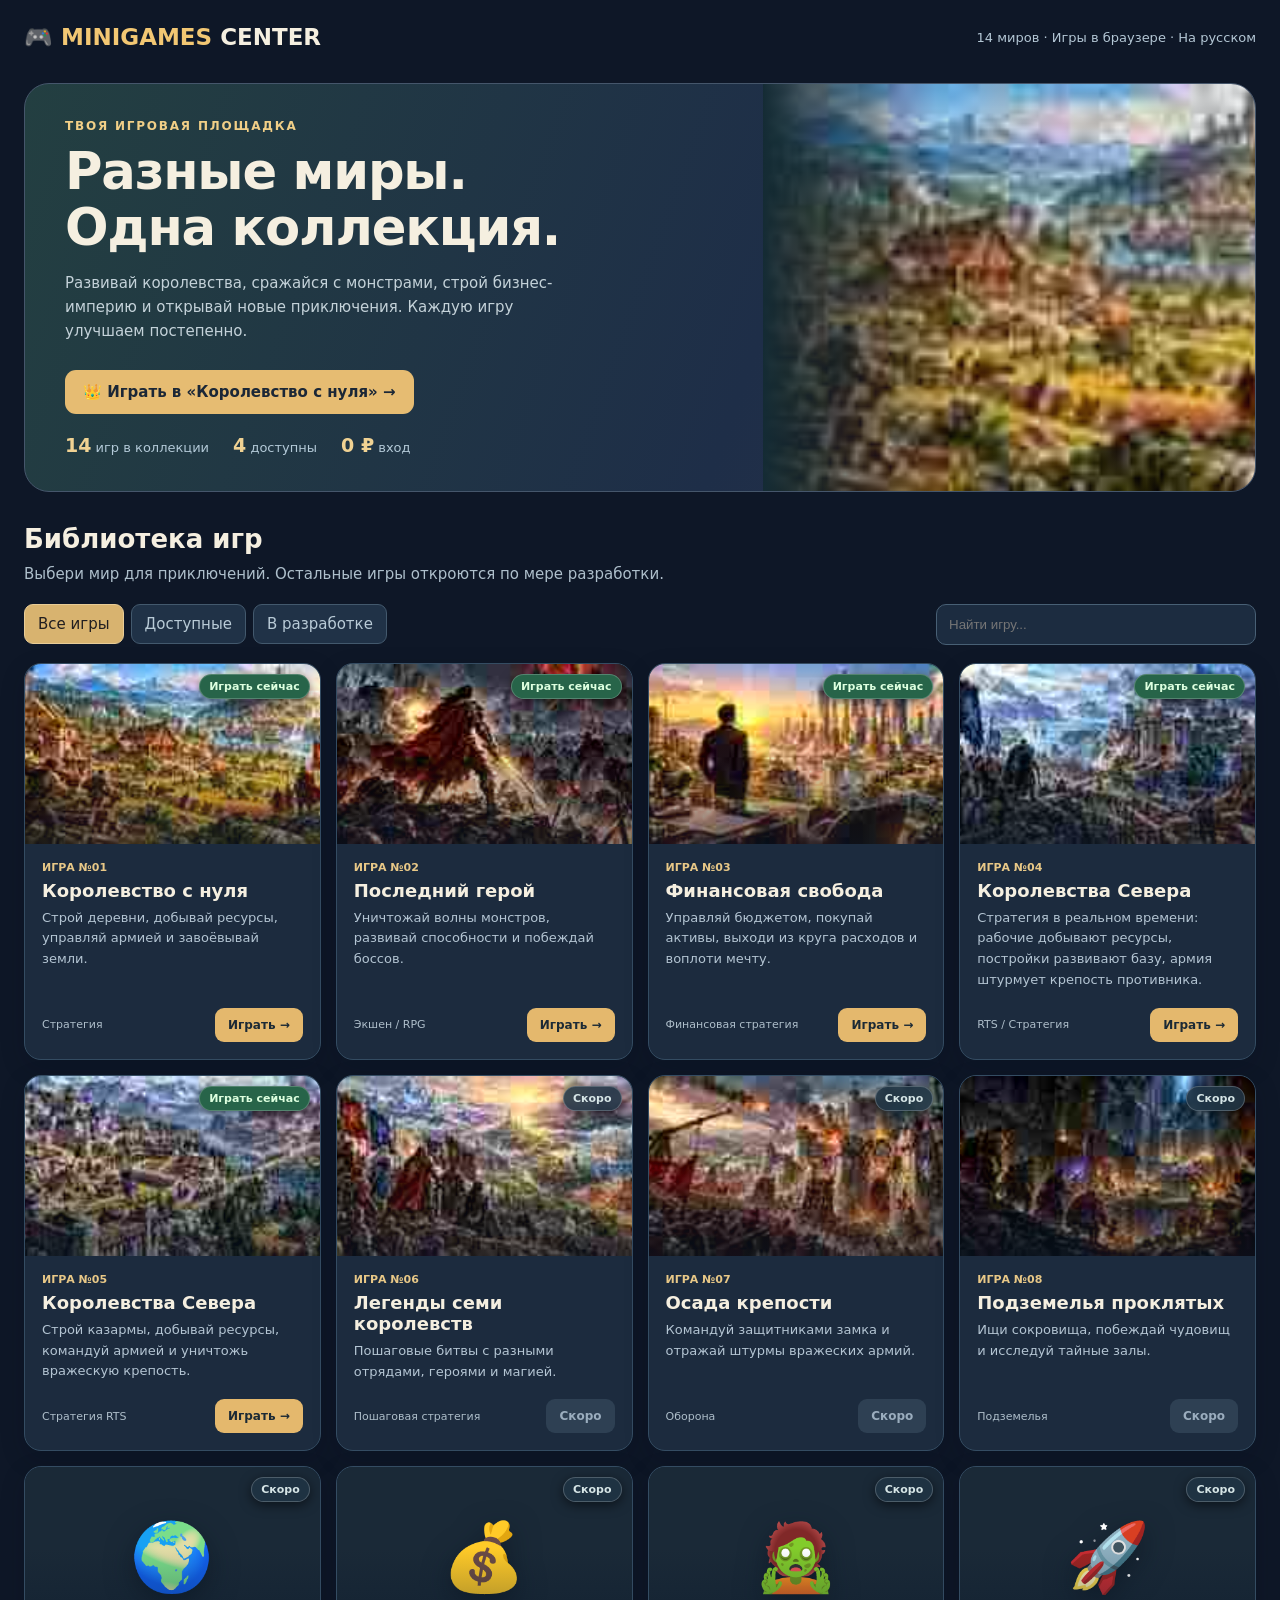
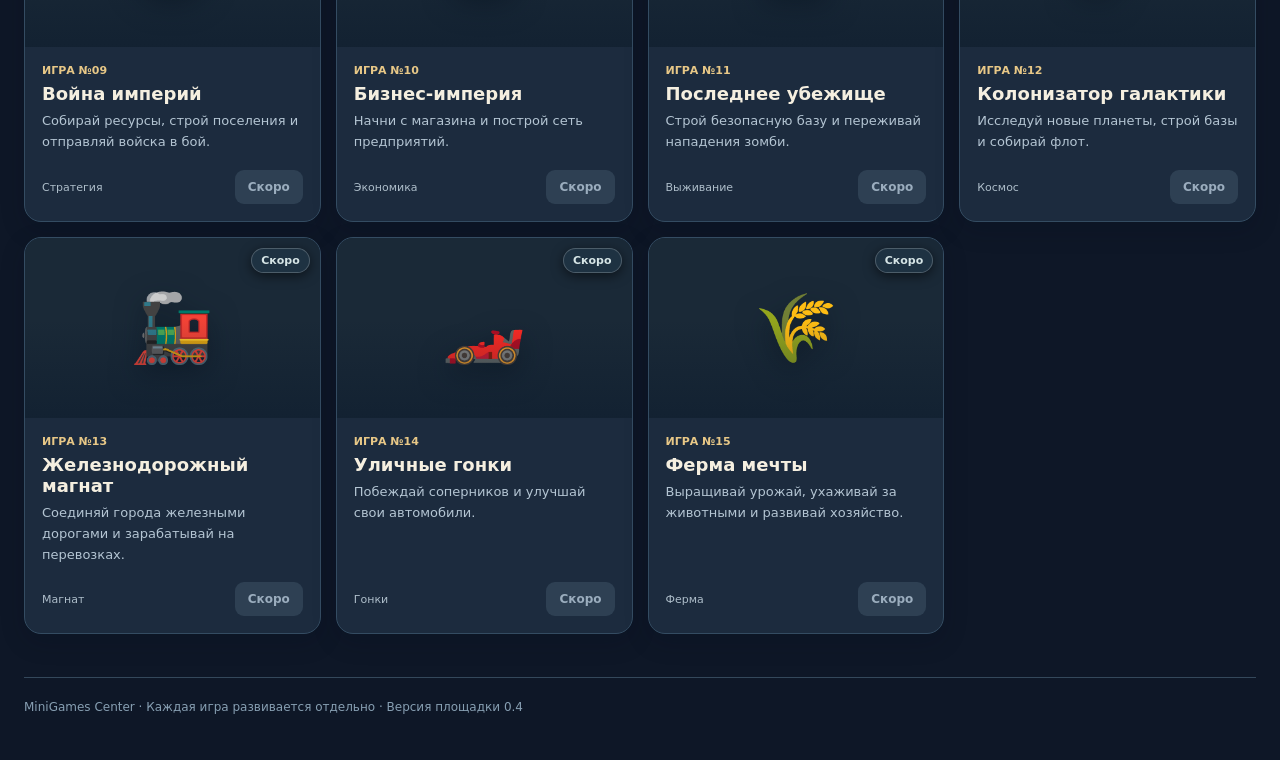
==== commit 661fbea1: "Portal 0.4: publish eight generated game cover artworks and redesign catalogue cards" ====
--- a/index.html
+++ b/index.html
@@ -1,8 +1,8 @@
 <!doctype html><html lang="ru"><head><meta charset="UTF-8"><meta name="viewport" content="width=device-width,initial-scale=1"><meta name="theme-color" content="#101827"><title>MiniGames Center — библиотека игр</title>
-<link rel="stylesheet" href="assets/css/portal.css"></head><body><div class="shell">
+<link rel="stylesheet" href="assets/css/portal.css?v=04"></head><body><div class="shell">
 <header class="head"><a class="logo" href="./">🎮 <span>MINIGAMES</span> CENTER</a><span class="headerlink">14 миров · Игры в браузере · На русском</span></header>
-<section class="hero"><div class="copy"><div class="label">Твоя игровая площадка</div><h1>Разные миры.<br>Одна коллекция.</h1><p>Развивай королевства, сражайся с монстрами, строй бизнес-империю и открывай новые приключения. Каждую игру улучшаем постепенно.</p><a class="cta" href="games/kingdom/">👑 Играть в «Королевство с нуля» →</a><div class="summary"><span><b>14</b> игр в коллекции</span><span><b>4</b> доступны</span><span><b>0 ₽</b> вход</span></div></div><div class="heroart" aria-hidden="true">🏰</div></section>
+<section class="hero"><div class="copy"><div class="label">Твоя игровая площадка</div><h1>Разные миры.<br>Одна коллекция.</h1><p>Развивай королевства, сражайся с монстрами, строй бизнес-империю и открывай новые приключения. Каждую игру улучшаем постепенно.</p><a class="cta" href="games/kingdom/">👑 Играть в «Королевство с нуля» →</a><div class="summary"><span><b>14</b> игр в коллекции</span><span><b>4</b> доступны</span><span><b>0 ₽</b> вход</span></div></div><div class="heroart hero-cover" aria-hidden="true"></div></section>
 <h2>Библиотека игр</h2><p class="muted">Выбери мир для приключений. Остальные игры откроются по мере разработки.</p>
 <div class="tools"><div class="filters"><button class="filter active" data-filter="all">Все игры</button><button class="filter" data-filter="ready">Доступные</button><button class="filter" data-filter="soon">В разработке</button></div><input id="search" class="search" type="search" placeholder="Найти игру..." aria-label="Найти игру"></div>
-<main class="grid" id="games"></main><div id="empty" class="empty" hidden>Ничего не найдено. Попробуй другой запрос.</div><footer class="foot">MiniGames Center · Каждая игра развивается отдельно · Версия площадки 0.3</footer></div>
-<script src="assets/js/portal.js?v=03" defer></script></body></html>+<main class="grid" id="games"></main><div id="empty" class="empty" hidden>Ничего не найдено. Попробуй другой запрос.</div><footer class="foot">MiniGames Center · Каждая игра развивается отдельно · Версия площадки 0.4</footer></div>
+<script src="assets/js/portal.js?v=04" defer></script></body></html>
--- a/assets/css/portal.css
+++ b/assets/css/portal.css
@@ -1 +1,13 @@
-*{box-sizing:border-box}body{margin:0;background:#0e1727;color:#f5efe0;font:15px system-ui,sans-serif}a{text-decoration:none;color:inherit}button{cursor:pointer;font:inherit}.shell{max-width:1510px;margin:auto;padding:24px}.head{display:flex;align-items:center;justify-content:space-between;gap:14px}.logo{font-weight:900;font-size:23px}.logo span{color:#f2c773}.headerlink{color:#b4c7d5;font-size:13px}.hero{margin:32px 0;display:grid;grid-template-columns:1.2fr .8fr;overflow:hidden;min-height:285px;background:linear-gradient(110deg,#233f41,#1e2e48 60%,#30334d);border:1px solid #45566b;border-radius:25px}.hero .copy{padding:35px 40px;position:relative;z-index:2}.label{color:#f1cf87;font-weight:800;letter-spacing:1.8px;text-transform:uppercase;font-size:12px}h1{font-size:clamp(31px,4vw,55px);line-height:1.1;letter-spacing:-1.2px;max-width:620px;margin:10px 0 15px}p{line-height:1.6}.hero p{max-width:510px;color:#c4d2d9}.heroart{display:grid;place-items:center;font-size:150px;background:radial-gradient(ellipse,#b3a27133,transparent 65%);text-shadow:0 15px 35px #1017228c}.cta{display:inline-block;background:#e6bc72;color:#1b2736;padding:13px 18px;border-radius:11px;font-weight:800;margin-top:12px}.summary{display:flex;gap:24px;flex-wrap:wrap;margin-top:20px;color:#b4cad8;font-size:13px}.summary b{color:#f0d293;font-size:19px}h2{font-size:26px;margin:30px 0 8px}.muted{color:#aebfcb;margin:0 0 18px}.tools{display:flex;justify-content:space-between;align-items:center;gap:12px;flex-wrap:wrap;margin-bottom:18px}.search{width:min(100%,320px);background:#1c2c40;border:1px solid #486075;border-radius:10px;color:#fff;padding:12px;outline:none}.search:focus{border-color:#e3c078}.filters{display:flex;gap:7px;flex-wrap:wrap}.filter{background:#203247;color:#b9cbd7;border:1px solid #43596d;padding:10px 13px;border-radius:9px}.filter.active{color:#211e20;background:#d8b36f;border-color:#e8cc96}.grid{display:grid;grid-template-columns:repeat(4,minmax(0,1fr));gap:15px}.game{background:#1c2b3e;border:1px solid #344c62;border-radius:17px;overflow:hidden;display:flex;flex-direction:column;transition:transform .2s,border-color .2s}.game:hover{transform:translateY(-4px);border-color:#c4a56b}.art{height:164px;display:grid;place-items:center;position:relative;font-size:67px;background:radial-gradient(circle at 35% 30%,var(--glow),#1d2d43 79%);overflow:hidden}.art:before{content:"";position:absolute;inset:10%;border:1px solid #ffffff14;border-radius:50%;transform:scale(1.4)}.art em{position:relative;font-style:normal;filter:drop-shadow(0 10px 14px #030d1780)}.status{position:absolute;right:10px;top:10px;font:700 11px system-ui;border-radius:30px;padding:5px 9px;background:#203445dd;color:#d6e5e6}.status.live{background:#276449;color:#ddffdf}.body{padding:17px;display:flex;flex-direction:column;flex:1}.num{font-size:11px;color:#e8c887;font-weight:750}.body h3{font-size:18px;margin:6px 0 7px}.body p{color:#b4c5d3;font-size:13px;margin:0 0 17px;flex:1}.bottom{display:flex;justify-content:space-between;align-items:center;gap:5px}.genre{font-size:11px;color:#aebeca}.play{background:#e4b86d;color:#1c2a35;font-size:12px;font-weight:800;padding:10px 13px;border-radius:9px}.disabled{background:#2e4053;color:#9badbe}.empty{padding:25px;color:#b9cad9}.foot{border-top:1px solid #34485b;margin-top:43px;padding:22px 0;color:#879fb2;font-size:12px}@media(max-width:1120px){.grid{grid-template-columns:repeat(3,1fr)}}@media(max-width:800px){.grid{grid-template-columns:repeat(2,1fr)}.heroart{font-size:100px}.hero .copy{padding:26px}}@media(max-width:570px){.shell{padding:12px}.hero{grid-template-columns:1fr}.heroart{display:none}.grid{grid-template-columns:1fr}.head{flex-wrap:wrap}.tools{align-items:stretch}.search{width:100%}}+*{box-sizing:border-box}body{margin:0;background:#0e1727;color:#f5efe0;font:15px system-ui,sans-serif}a{text-decoration:none;color:inherit}button{cursor:pointer;font:inherit}.shell{max-width:1510px;margin:auto;padding:24px}.head{display:flex;align-items:center;justify-content:space-between;gap:14px}.logo{font-weight:900;font-size:23px}.logo span{color:#f2c773}.headerlink{color:#b4c7d5;font-size:13px}.hero{margin:32px 0;display:grid;grid-template-columns:1.2fr .8fr;overflow:hidden;min-height:285px;background:linear-gradient(110deg,#233f41,#1e2e48 60%,#30334d);border:1px solid #45566b;border-radius:25px}.hero .copy{padding:35px 40px;position:relative;z-index:2}.label{color:#f1cf87;font-weight:800;letter-spacing:1.8px;text-transform:uppercase;font-size:12px}h1{font-size:clamp(31px,4vw,55px);line-height:1.1;letter-spacing:-1.2px;max-width:620px;margin:10px 0 15px}p{line-height:1.6}.hero p{max-width:510px;color:#c4d2d9}.heroart{display:grid;place-items:center;font-size:150px;background:radial-gradient(ellipse,#b3a27133,transparent 65%);text-shadow:0 15px 35px #1017228c}.cta{display:inline-block;background:#e6bc72;color:#1b2736;padding:13px 18px;border-radius:11px;font-weight:800;margin-top:12px}.summary{display:flex;gap:24px;flex-wrap:wrap;margin-top:20px;color:#b4cad8;font-size:13px}.summary b{color:#f0d293;font-size:19px}h2{font-size:26px;margin:30px 0 8px}.muted{color:#aebfcb;margin:0 0 18px}.tools{display:flex;justify-content:space-between;align-items:center;gap:12px;flex-wrap:wrap;margin-bottom:18px}.search{width:min(100%,320px);background:#1c2c40;border:1px solid #486075;border-radius:10px;color:#fff;padding:12px;outline:none}.search:focus{border-color:#e3c078}.filters{display:flex;gap:7px;flex-wrap:wrap}.filter{background:#203247;color:#b9cbd7;border:1px solid #43596d;padding:10px 13px;border-radius:9px}.filter.active{color:#211e20;background:#d8b36f;border-color:#e8cc96}.grid{display:grid;grid-template-columns:repeat(4,minmax(0,1fr));gap:15px}.game{background:#1c2b3e;border:1px solid #344c62;border-radius:17px;overflow:hidden;display:flex;flex-direction:column;transition:transform .2s,border-color .2s}.game:hover{transform:translateY(-4px);border-color:#c4a56b}.art{height:164px;display:grid;place-items:center;position:relative;font-size:67px;background:radial-gradient(circle at 35% 30%,var(--glow),#1d2d43 79%);overflow:hidden}.art:before{content:"";position:absolute;inset:10%;border:1px solid #ffffff14;border-radius:50%;transform:scale(1.4)}.art em{position:relative;font-style:normal;filter:drop-shadow(0 10px 14px #030d1780)}.status{position:absolute;right:10px;top:10px;font:700 11px system-ui;border-radius:30px;padding:5px 9px;background:#203445dd;color:#d6e5e6}.status.live{background:#276449;color:#ddffdf}.body{padding:17px;display:flex;flex-direction:column;flex:1}.num{font-size:11px;color:#e8c887;font-weight:750}.body h3{font-size:18px;margin:6px 0 7px}.body p{color:#b4c5d3;font-size:13px;margin:0 0 17px;flex:1}.bottom{display:flex;justify-content:space-between;align-items:center;gap:5px}.genre{font-size:11px;color:#aebeca}.play{background:#e4b86d;color:#1c2a35;font-size:12px;font-weight:800;padding:10px 13px;border-radius:9px}.disabled{background:#2e4053;color:#9badbe}.empty{padding:25px;color:#b9cad9}.foot{border-top:1px solid #34485b;margin-top:43px;padding:22px 0;color:#879fb2;font-size:12px}@media(max-width:1120px){.grid{grid-template-columns:repeat(3,1fr)}}@media(max-width:800px){.grid{grid-template-columns:repeat(2,1fr)}.heroart{font-size:100px}.hero .copy{padding:26px}}@media(max-width:570px){.shell{padding:12px}.hero{grid-template-columns:1fr}.heroart{display:none}.grid{grid-template-columns:1fr}.head{flex-wrap:wrap}.tools{align-items:stretch}.search{width:100%}}
+/* Illustrated game covers v0.4: original generated artworks, not emoji thumbnails. */
+.art{isolation:isolate;background:#1a2937}
+.art:before{display:none}
+.art:after{content:"";position:absolute;inset:0;background:linear-gradient(180deg,transparent 45%,#0c1b2d86 100%);pointer-events:none;z-index:1}
+.art .cover{display:block;width:100%;height:100%;object-fit:cover;object-position:center;position:absolute;inset:0;transition:transform .45s cubic-bezier(.2,.7,.2,1),filter .35s;filter:saturate(1.12) contrast(1.04)}
+.game:hover .cover{transform:scale(1.07);filter:saturate(1.2) brightness(1.05)}
+.art .status{z-index:2;border:1px solid #ffffff35;box-shadow:0 3px 12px #0008;backdrop-filter:blur(6px)}
+.game{box-shadow:0 8px 24px #030b1c2d;transition:transform .24s,border-color .24s,box-shadow .24s}
+.game:hover{box-shadow:0 15px 38px #0008}
+.art{height:180px}
+@media(max-width:570px){.art{height:210px}}
+.hero-cover{background:linear-gradient(90deg,#142b34 0%,#142b3415 35%),url("../img/covers/game-01.jpg") center/cover no-repeat;font-size:0}
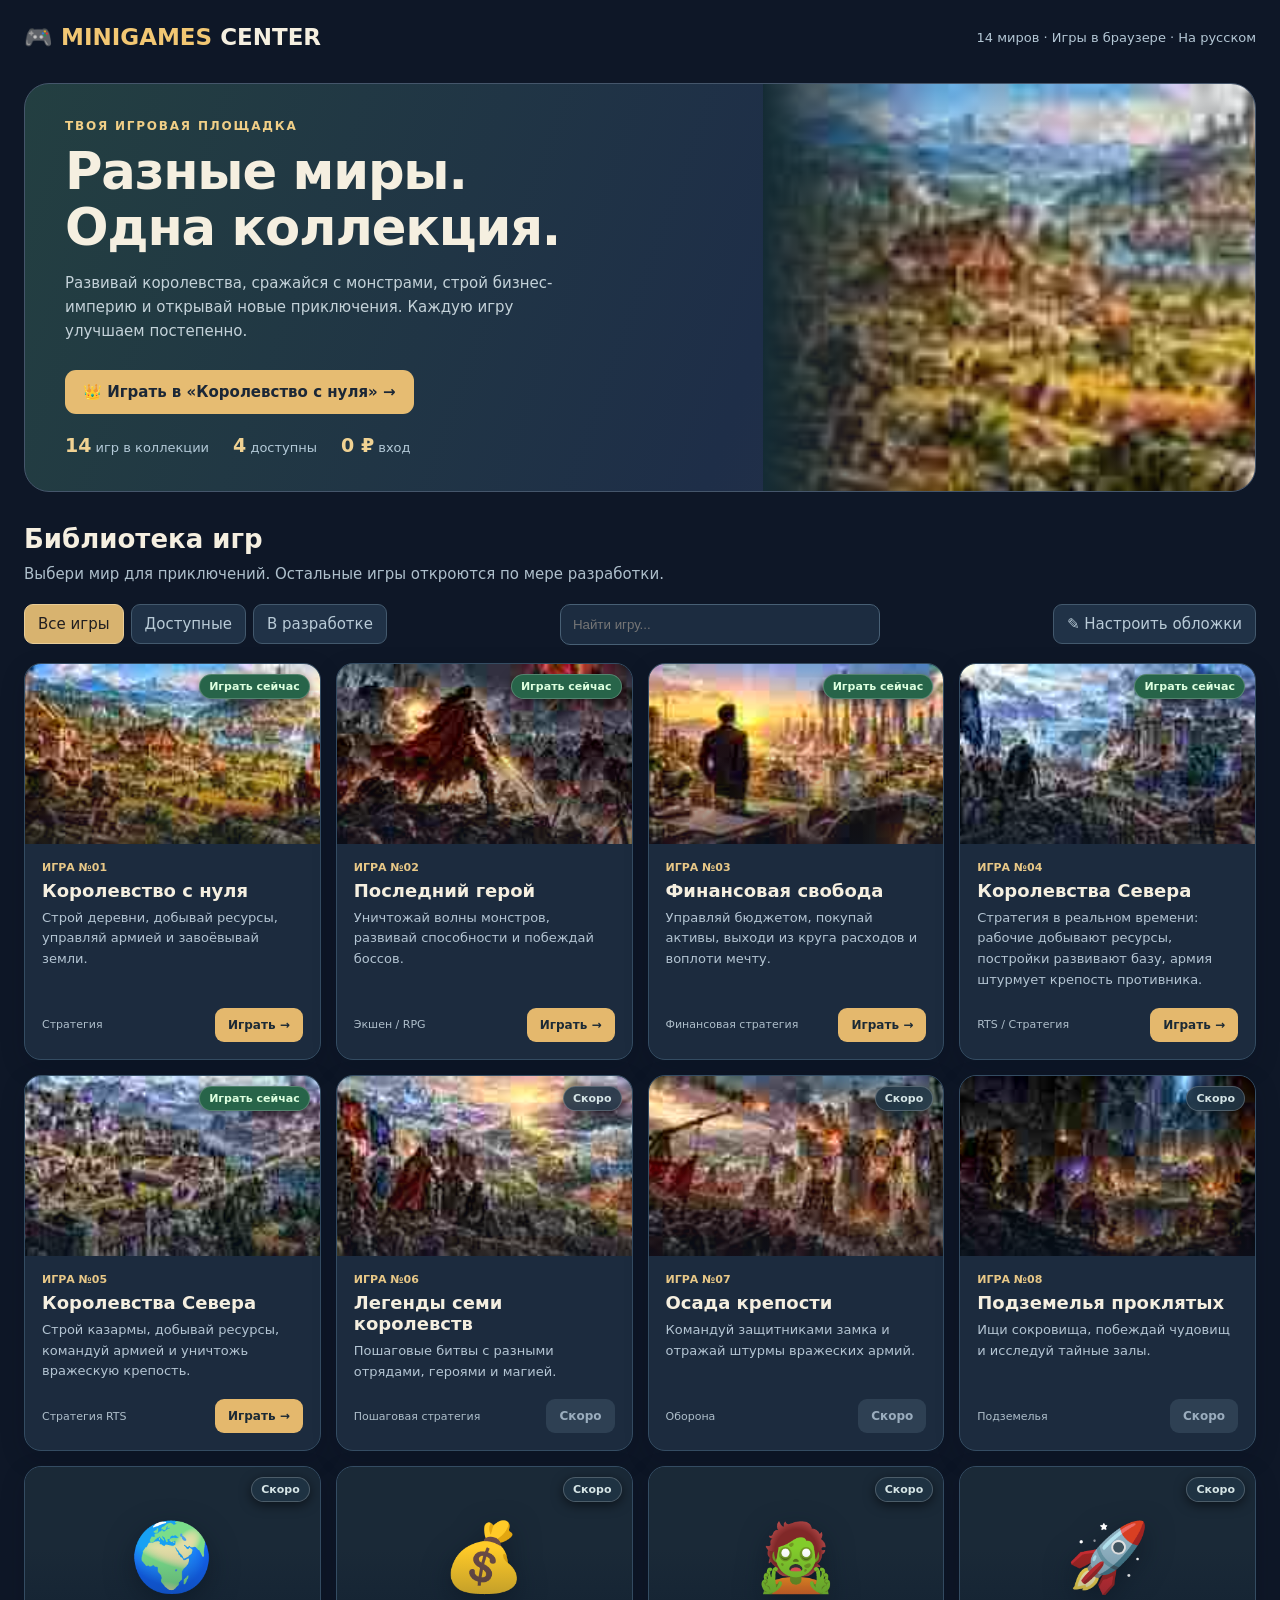
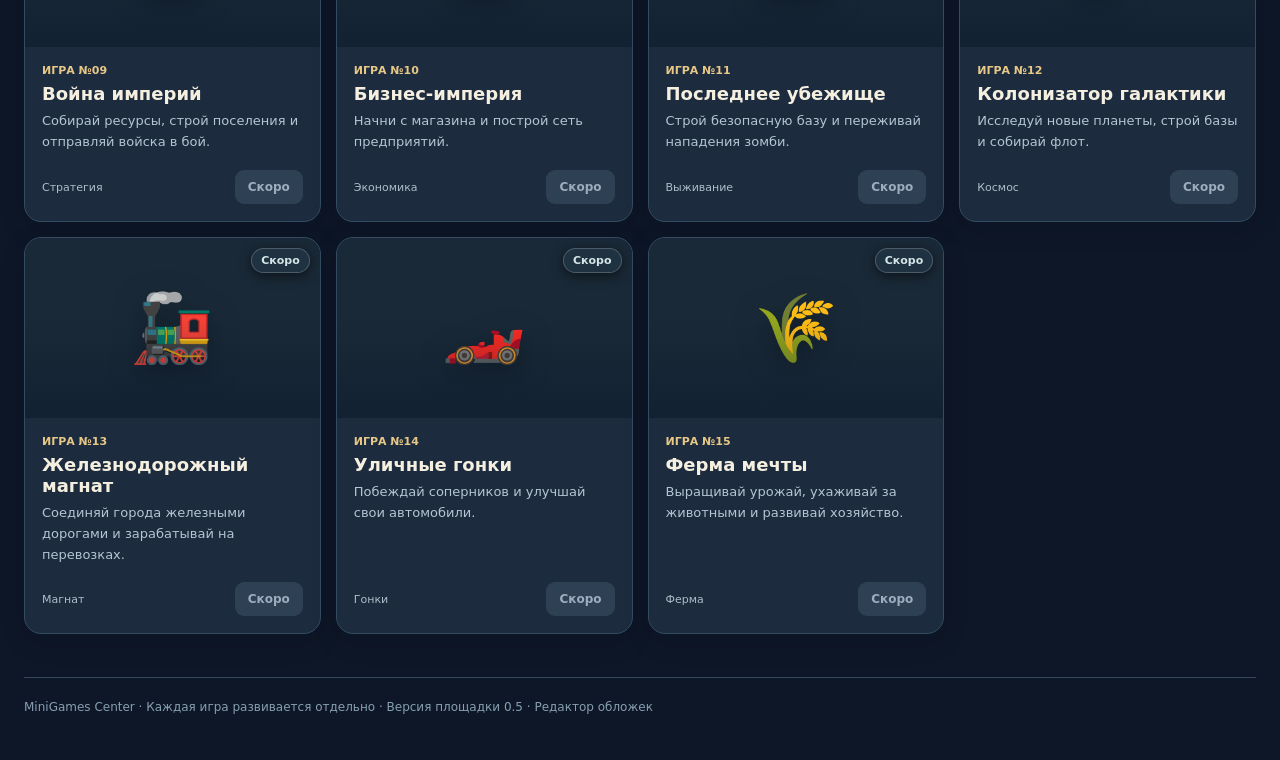
==== commit 6627c0e4: "Publish MiniGames portal 0.5 with self-service high-resolution cover editing" ====
--- a/index.html
+++ b/index.html
@@ -1,8 +1,8 @@
 <!doctype html><html lang="ru"><head><meta charset="UTF-8"><meta name="viewport" content="width=device-width,initial-scale=1"><meta name="theme-color" content="#101827"><title>MiniGames Center — библиотека игр</title>
-<link rel="stylesheet" href="assets/css/portal.css?v=04"></head><body><div class="shell">
+<link rel="stylesheet" href="assets/css/portal.css?v=05"><link rel="stylesheet" href="assets/css/cover-editor.css?v=05"></head><body><div class="shell">
 <header class="head"><a class="logo" href="./">🎮 <span>MINIGAMES</span> CENTER</a><span class="headerlink">14 миров · Игры в браузере · На русском</span></header>
 <section class="hero"><div class="copy"><div class="label">Твоя игровая площадка</div><h1>Разные миры.<br>Одна коллекция.</h1><p>Развивай королевства, сражайся с монстрами, строй бизнес-империю и открывай новые приключения. Каждую игру улучшаем постепенно.</p><a class="cta" href="games/kingdom/">👑 Играть в «Королевство с нуля» →</a><div class="summary"><span><b>14</b> игр в коллекции</span><span><b>4</b> доступны</span><span><b>0 ₽</b> вход</span></div></div><div class="heroart hero-cover" aria-hidden="true"></div></section>
 <h2>Библиотека игр</h2><p class="muted">Выбери мир для приключений. Остальные игры откроются по мере разработки.</p>
 <div class="tools"><div class="filters"><button class="filter active" data-filter="all">Все игры</button><button class="filter" data-filter="ready">Доступные</button><button class="filter" data-filter="soon">В разработке</button></div><input id="search" class="search" type="search" placeholder="Найти игру..." aria-label="Найти игру"></div>
-<main class="grid" id="games"></main><div id="empty" class="empty" hidden>Ничего не найдено. Попробуй другой запрос.</div><footer class="foot">MiniGames Center · Каждая игра развивается отдельно · Версия площадки 0.4</footer></div>
-<script src="assets/js/portal.js?v=04" defer></script></body></html>+<main class="grid" id="games"></main><div id="empty" class="empty" hidden>Ничего не найдено. Попробуй другой запрос.</div><footer class="foot">MiniGames Center · Каждая игра развивается отдельно · Версия площадки 0.5 · Редактор обложек</footer></div>
+<script src="assets/js/portal.js?v=05" defer></script><script src="assets/js/cover-editor.js?v=05" defer></script></body></html>
--- a/assets/css/cover-editor.css
+++ b/assets/css/cover-editor.css
@@ -0,0 +1,4 @@
+/* Game cover studio: opt-in editor, not visible during normal browsing */
+.cover-edit{display:none;position:absolute;bottom:10px;left:10px;z-index:4;background:#101f30ed;border:1px solid #d5b577;color:#ffe4a8;border-radius:9px;padding:8px 12px;font-weight:750;font-size:12px;box-shadow:0 4px 16px #000b}
+.cover-editing .cover-edit{display:block}.cover-editing .game{outline:1px solid #d5b57788}.cover-toggle{white-space:nowrap}.cover-toggle[aria-pressed=true]{background:#d8b36f;color:#111c2b}
+.cover-studio[hidden]{display:none!important}.cover-studio{position:fixed;inset:0;z-index:300;display:grid;place-items:center;padding:18px}.cover-backdrop{position:absolute;inset:0;background:#010813d6;backdrop-filter:blur(8px)}.cover-dialog{position:relative;isolation:isolate;width:min(100%,720px);max-height:94vh;overflow:auto;padding:25px;background:linear-gradient(155deg,#22374e,#111e32);border:1px solid #8c9ca9;border-radius:19px;box-shadow:0 22px 95px #000d}.cover-head{display:flex;align-items:start;justify-content:space-between;gap:15px}.cover-head h2{margin:7px 0 11px;font-size:23px}.cover-eyebrow{color:#e6c182;font-size:10px;letter-spacing:1.5px;font-weight:850}.cover-head button{border:1px solid #5b7588;color:#f5e9d7;background:#23374d;border-radius:8px;font-size:20px;width:37px;height:37px}.cover-help{margin:0 0 14px;font-size:13px;color:#bed0df}.cover-dialog img{display:block;width:100%;aspect-ratio:16/9;object-fit:cover;border-radius:13px;border:1px solid #6a859b;background:#0d1828}.cover-buttons{display:flex;flex-wrap:wrap;gap:9px;margin:15px 0}.cover-buttons button{background:#253d55;border:1px solid #536e87;color:#e7f4f5;border-radius:9px;padding:10px 13px;font-weight:750;font-size:12px}.cover-buttons button:hover{background:#345472}.cover-buttons button:disabled{opacity:.5;cursor:not-allowed}.cover-buttons .cover-primary{background:#ddba72;color:#13212c;border-color:#f7daa1}.cover-message{color:#efcc85;font-size:13px;margin:6px 0 15px}.cover-message.success{color:#9ee4b7}.cover-publish{padding:15px;border:1px solid #47718b;border-radius:12px;background:#0f253b}.cover-publish strong{color:#f8dfab}.cover-publish p{font-size:12px;color:#c4d5e0;margin:8px 0}.cover-publish a{display:inline-flex;margin-top:3px;background:#d6b475;border-radius:8px;padding:9px 12px;color:#12202d;font-size:12px;font-weight:800}.cover-publish a:hover{background:#f3d69a}@media(max-width:580px){.cover-dialog{padding:15px}.cover-head h2{font-size:19px}.cover-buttons{flex-direction:column}.cover-buttons button{width:100%}}
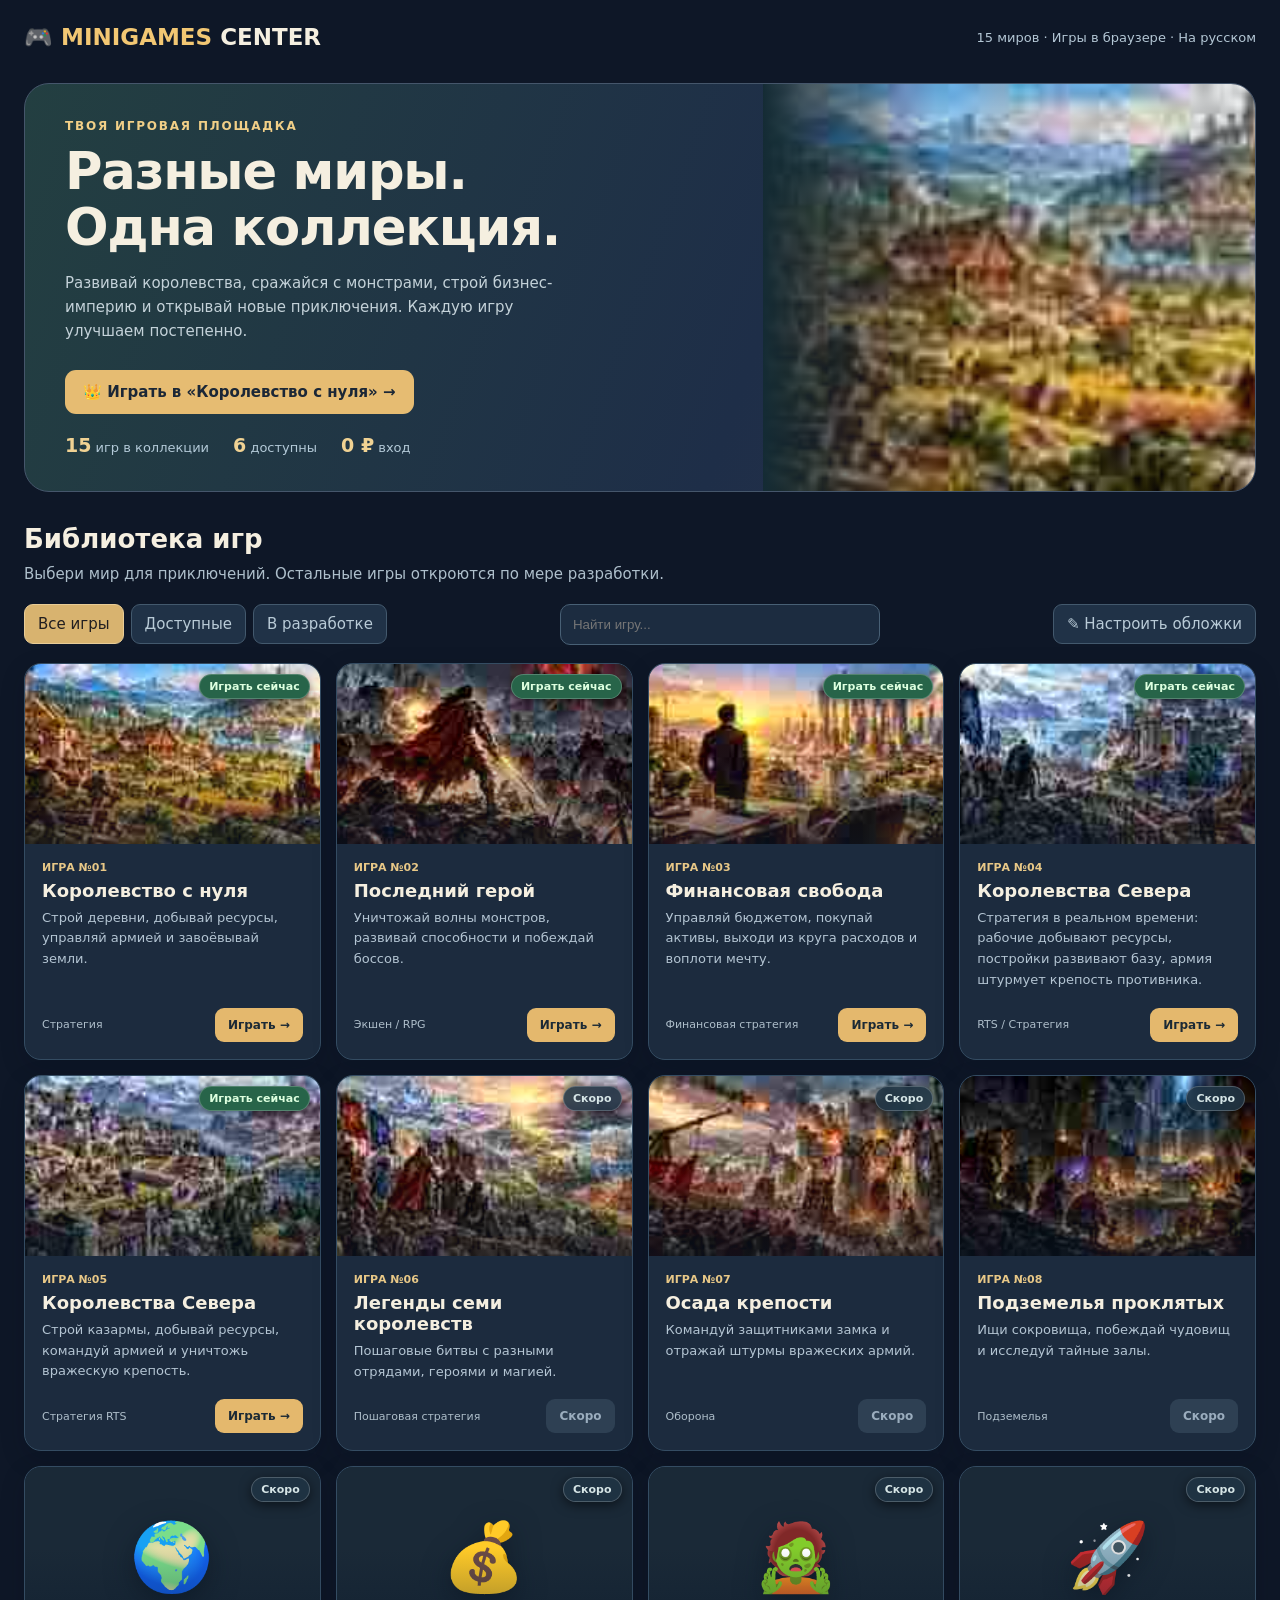
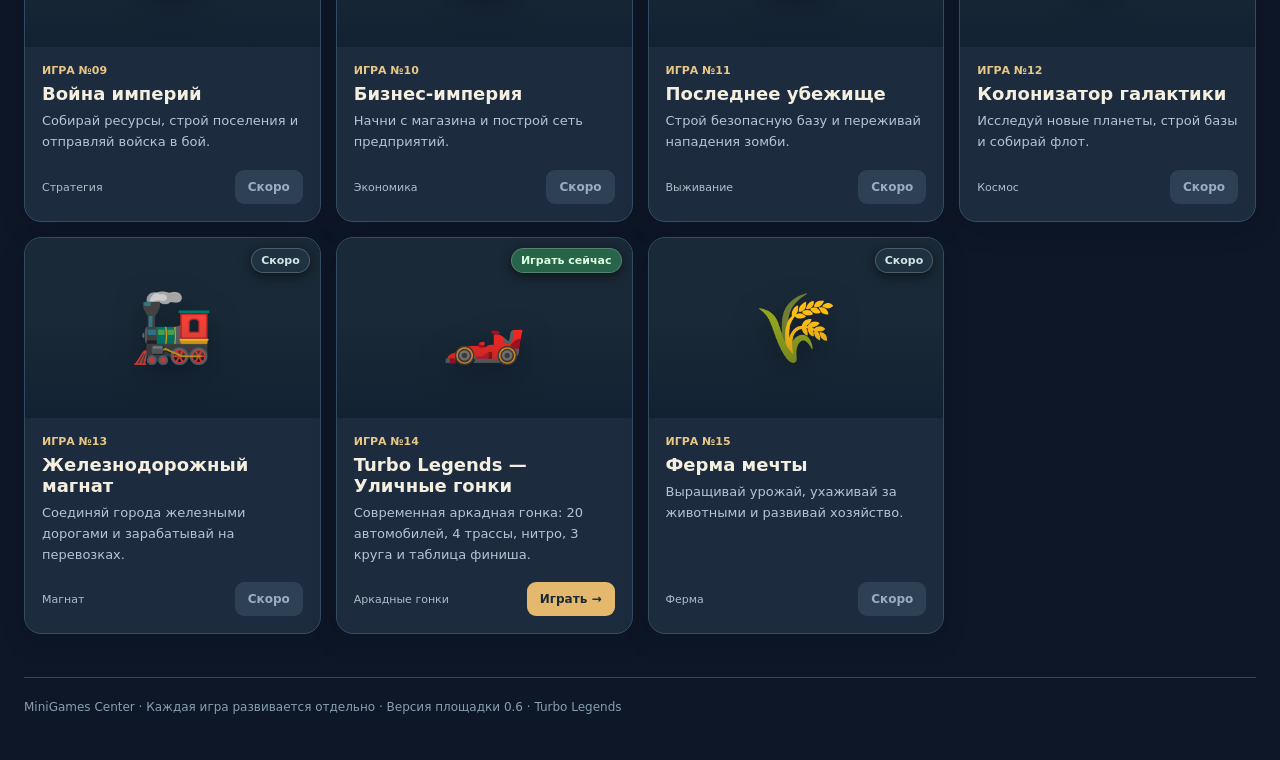
==== commit 259107d3: "Portal 0.6: show Turbo Legends launch and accurate catalogue counts" ====
--- a/index.html
+++ b/index.html
@@ -1,8 +1,8 @@
 <!doctype html><html lang="ru"><head><meta charset="UTF-8"><meta name="viewport" content="width=device-width,initial-scale=1"><meta name="theme-color" content="#101827"><title>MiniGames Center — библиотека игр</title>
 <link rel="stylesheet" href="assets/css/portal.css?v=05"><link rel="stylesheet" href="assets/css/cover-editor.css?v=05"></head><body><div class="shell">
-<header class="head"><a class="logo" href="./">🎮 <span>MINIGAMES</span> CENTER</a><span class="headerlink">14 миров · Игры в браузере · На русском</span></header>
-<section class="hero"><div class="copy"><div class="label">Твоя игровая площадка</div><h1>Разные миры.<br>Одна коллекция.</h1><p>Развивай королевства, сражайся с монстрами, строй бизнес-империю и открывай новые приключения. Каждую игру улучшаем постепенно.</p><a class="cta" href="games/kingdom/">👑 Играть в «Королевство с нуля» →</a><div class="summary"><span><b>14</b> игр в коллекции</span><span><b>4</b> доступны</span><span><b>0 ₽</b> вход</span></div></div><div class="heroart hero-cover" aria-hidden="true"></div></section>
+<header class="head"><a class="logo" href="./">🎮 <span>MINIGAMES</span> CENTER</a><span class="headerlink">15 миров · Игры в браузере · На русском</span></header>
+<section class="hero"><div class="copy"><div class="label">Твоя игровая площадка</div><h1>Разные миры.<br>Одна коллекция.</h1><p>Развивай королевства, сражайся с монстрами, строй бизнес-империю и открывай новые приключения. Каждую игру улучшаем постепенно.</p><a class="cta" href="games/kingdom/">👑 Играть в «Королевство с нуля» →</a><div class="summary"><span><b>15</b> игр в коллекции</span><span><b>6</b> доступны</span><span><b>0 ₽</b> вход</span></div></div><div class="heroart hero-cover" aria-hidden="true"></div></section>
 <h2>Библиотека игр</h2><p class="muted">Выбери мир для приключений. Остальные игры откроются по мере разработки.</p>
 <div class="tools"><div class="filters"><button class="filter active" data-filter="all">Все игры</button><button class="filter" data-filter="ready">Доступные</button><button class="filter" data-filter="soon">В разработке</button></div><input id="search" class="search" type="search" placeholder="Найти игру..." aria-label="Найти игру"></div>
-<main class="grid" id="games"></main><div id="empty" class="empty" hidden>Ничего не найдено. Попробуй другой запрос.</div><footer class="foot">MiniGames Center · Каждая игра развивается отдельно · Версия площадки 0.5 · Редактор обложек</footer></div>
-<script src="assets/js/portal.js?v=05" defer></script><script src="assets/js/cover-editor.js?v=05" defer></script></body></html>+<main class="grid" id="games"></main><div id="empty" class="empty" hidden>Ничего не найдено. Попробуй другой запрос.</div><footer class="foot">MiniGames Center · Каждая игра развивается отдельно · Версия площадки 0.6 · Turbo Legends</footer></div>
+<script src="assets/js/portal.js?v=06" defer></script><script src="assets/js/cover-editor.js?v=05" defer></script></body></html>
